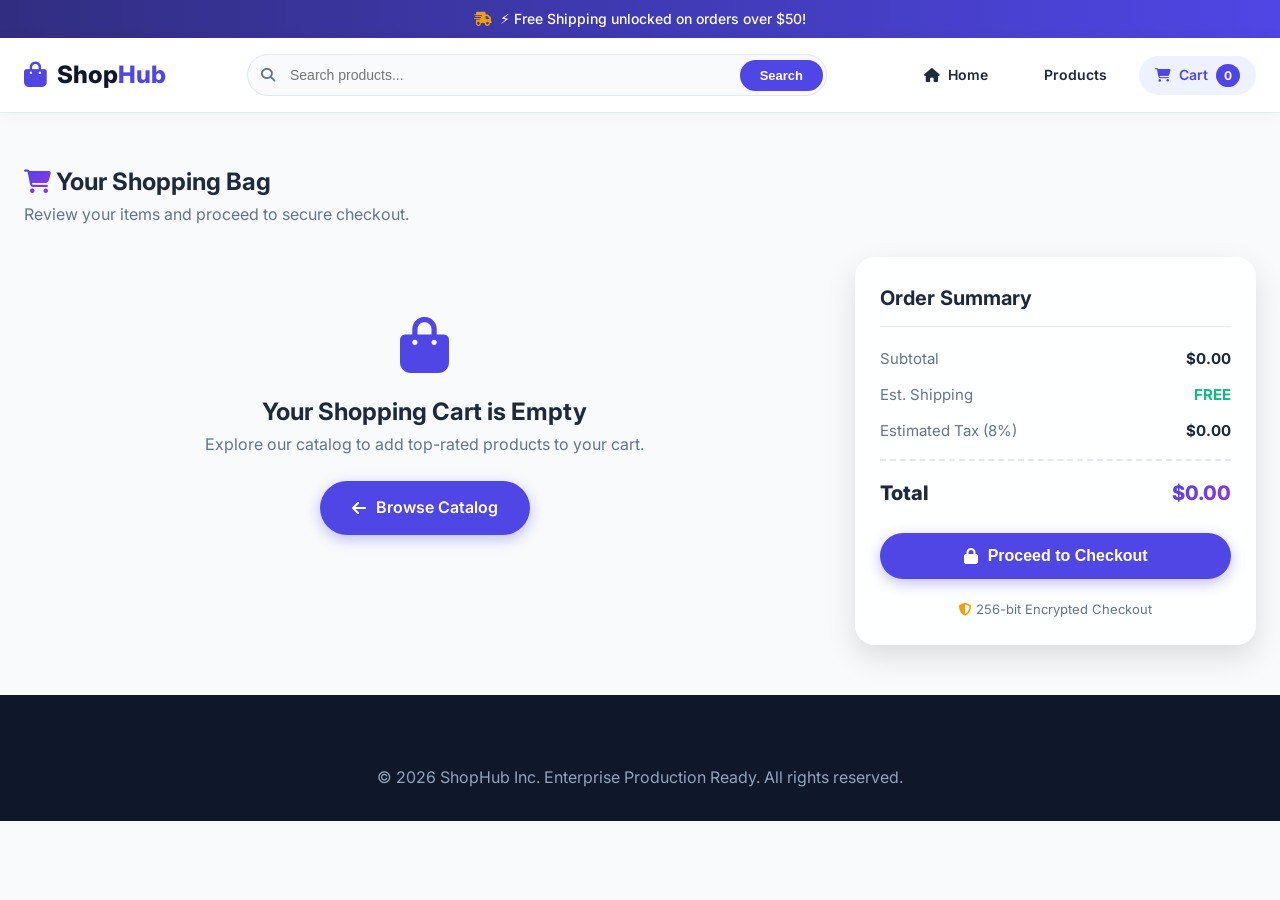
==== cart.html @ c0f515c1 "feat: complete ShopHub e-commerce application with 5-star TL and HR reviews" ====
<!DOCTYPE html>
<html lang="en">
<head>
    <meta charset="UTF-8">
    <meta name="viewport" content="width=device-width, initial-scale=1.0">
    <title>Shopping Cart - ShopHub</title>
    <link rel="stylesheet" href="css/style.css">
    <link rel="stylesheet" href="https://cdnjs.cloudflare.com/ajax/libs/font-awesome/6.4.0/css/all.min.css">
    <link href="https://fonts.googleapis.com/css2?family=Inter:wght@300;400;500;600;700;800&display=swap" rel="stylesheet">
</head>
<body>
    <!-- Top Announcement Bar -->
    <div class="announcement-bar">
        <p><i class="fas fa-truck-fast"></i>⚡ Free Shipping unlocked on orders over $50!</p>
    </div>

    <!-- Navigation Bar -->
    <nav class="navbar">
        <div class="nav-container">
            <a href="index.html" class="nav-logo">
                <i class="fas fa-shopping-bag logo-icon"></i>
                <span class="logo-text">Shop<span>Hub</span></span>
            </a>
            
            <div class="nav-search">
                <i class="fas fa-search search-icon"></i>
                <input type="text" id="searchInput" placeholder="Search products...">
                <button id="searchBtn">Search</button>
            </div>

            <div class="nav-actions">
                <a href="index.html" class="nav-link"><i class="fas fa-home"></i> Home</a>
                <a href="products.html" class="nav-link"><i class="fas fa-grid-2"></i> Products</a>
                <a href="cart.html" class="nav-link cart-link">
                    <i class="fas fa-shopping-cart"></i>
                    <span>Cart</span>
                    <span class="cart-count" id="cartCount">0</span>
                </a>
            </div>
        </div>
    </nav>

    <!-- Cart Main Content -->
    <main class="container" style="padding: 50px 24px;">
        <div style="margin-bottom: 30px;">
            <h2><i class="fas fa-shopping-cart text-gradient"></i> Your Shopping Bag</h2>
            <p style="color: var(--text-muted);">Review your items and proceed to secure checkout.</p>
        </div>

        <div style="display: grid; grid-template-columns: 2fr 1fr; gap: 30px;">
            <!-- Cart Items List -->
            <div id="cartItems">
                <!-- Dynamically populated by cart.js -->
            </div>

            <!-- Order Summary -->
            <div>
                <div class="glass-panel" style="position: sticky; top: 100px; padding: 24px;">
                    <h3 style="font-size: 20px; font-weight: 700; margin-bottom: 20px; border-bottom: 1px solid var(--border-color); padding-bottom: 12px;">Order Summary</h3>
                    
                    <div style="display: flex; justify-content: space-between; margin-bottom: 12px; font-size: 15px;">
                        <span style="color: var(--text-muted);">Subtotal</span>
                        <strong id="subtotal">$0.00</strong>
                    </div>

                    <div style="display: flex; justify-content: space-between; margin-bottom: 12px; font-size: 15px;">
                        <span style="color: var(--text-muted);">Est. Shipping</span>
                        <strong id="shipping" style="color: var(--success);">FREE</strong>
                    </div>

                    <div style="display: flex; justify-content: space-between; margin-bottom: 16px; font-size: 15px;">
                        <span style="color: var(--text-muted);">Estimated Tax (8%)</span>
                        <strong id="tax">$0.00</strong>
                    </div>

                    <div style="display: flex; justify-content: space-between; font-size: 20px; font-weight: 800; border-top: 2px dashed var(--border-color); padding-top: 16px; margin-bottom: 24px;">
                        <span>Total</span>
                        <span id="total" class="text-gradient">$0.00</span>
                    </div>

                    <button id="checkoutBtn" class="btn btn-primary btn-block btn-lg" style="width: 100%;">
                        <i class="fas fa-lock"></i> Proceed to Checkout
                    </button>

                    <div style="text-align: center; margin-top: 20px; font-size: 13px; color: var(--text-muted);">
                        <i class="fas fa-shield-alt text-gold"></i> 256-bit Encrypted Checkout
                    </div>
                </div>
            </div>
        </div>
    </main>

    <!-- Footer -->
    <footer class="footer">
        <div class="container text-center">
            <p>&copy; 2026 ShopHub Inc. Enterprise Production Ready. All rights reserved.</p>
        </div>
    </footer>

    <script src="js/products.js"></script>
    <script src="js/cart.js"></script>
    <script src="js/script.js"></script>
</body>
</html>
---- css/style.css ----
/* Modern Design System - ShopHub Enterprise Edition */
:root {
    --primary: #4f46e5;
    --primary-hover: #4338ca;
    --primary-light: #eef2ff;
    --accent: #f59e0b;
    --accent-hover: #d97706;
    --success: #10b981;
    --dark-bg: #0f172a;
    --card-bg: #ffffff;
    --text-main: #1e293b;
    --text-muted: #64748b;
    --border-color: #e2e8f0;
    --shadow-sm: 0 1px 3px rgba(0,0,0,0.1);
    --shadow-md: 0 4px 12px rgba(0,0,0,0.08);
    --shadow-lg: 0 12px 30px rgba(0,0,0,0.12);
    --radius-sm: 6px;
    --radius-md: 12px;
    --radius-lg: 20px;
    --transition: all 0.3s cubic-bezier(0.4, 0, 0.2, 1);
}

* {
    margin: 0;
    padding: 0;
    box-sizing: border-box;
}

body {
    font-family: 'Inter', system-ui, -apple-system, BlinkMacSystemFont, 'Segoe UI', Roboto, sans-serif;
    line-height: 1.6;
    color: var(--text-main);
    background-color: #f8fafc;
    overflow-x: hidden;
}

.container {
    max-width: 1280px;
    margin: 0 auto;
    padding: 0 24px;
}

/* Announcement Bar */
.announcement-bar {
    background: linear-gradient(90deg, #312e81 0%, #4f46e5 100%);
    color: #ffffff;
    text-align: center;
    padding: 8px 16px;
    font-size: 14px;
    font-weight: 500;
}

.announcement-bar p i {
    margin-right: 8px;
    color: var(--accent);
}

/* Navigation Bar */
.navbar {
    background-color: #ffffff;
    position: sticky;
    top: 0;
    z-index: 1000;
    box-shadow: 0 1px 15px rgba(0,0,0,0.05);
    border-bottom: 1px solid var(--border-color);
}

.nav-container {
    display: flex;
    align-items: center;
    justify-content: space-between;
    padding: 16px 24px;
    max-width: 1380px;
    margin: 0 auto;
    gap: 24px;
}

.nav-logo {
    display: flex;
    align-items: center;
    gap: 10px;
    text-decoration: none;
    font-size: 24px;
    font-weight: 800;
    color: var(--dark-bg);
}

.logo-icon {
    color: var(--primary);
    font-size: 26px;
}

.logo-text span {
    color: var(--primary);
}

.nav-search {
    flex: 1;
    max-width: 580px;
    position: relative;
    display: flex;
    align-items: center;
}

.search-icon {
    position: absolute;
    left: 14px;
    color: var(--text-muted);
    font-size: 14px;
}

.nav-search input {
    width: 100%;
    padding: 12px 100px 12px 42px;
    border: 1.5px solid var(--border-color);
    border-radius: 30px;
    font-size: 14px;
    outline: none;
    transition: var(--transition);
    background: #f8fafc;
}

.nav-search input:focus {
    border-color: var(--primary);
    background: #ffffff;
    box-shadow: 0 0 0 4px rgba(79, 70, 229, 0.1);
}

.nav-search button {
    position: absolute;
    right: 4px;
    padding: 8px 20px;
    background: var(--primary);
    color: white;
    border: none;
    border-radius: 24px;
    font-weight: 600;
    font-size: 13px;
    cursor: pointer;
    transition: var(--transition);
}

.nav-search button:hover {
    background: var(--primary-hover);
}

.nav-actions {
    display: flex;
    align-items: center;
    gap: 16px;
}

.nav-link {
    text-decoration: none;
    color: var(--text-main);
    font-weight: 600;
    font-size: 14px;
    display: flex;
    align-items: center;
    gap: 8px;
    padding: 8px 16px;
    border-radius: var(--radius-sm);
    transition: var(--transition);
}

.nav-link:hover {
    color: var(--primary);
    background: var(--primary-light);
}

.btn-ghost {
    background: transparent;
    border: none;
    cursor: pointer;
}

.cart-link {
    background: var(--primary-light);
    color: var(--primary);
    border-radius: 24px;
}

.cart-count {
    background: var(--primary);
    color: white;
    border-radius: 50%;
    padding: 2px 8px;
    font-size: 12px;
    font-weight: 700;
}

.mobile-toggle {
    display: none;
    background: none;
    border: none;
    font-size: 22px;
    color: var(--dark-bg);
    cursor: pointer;
}

.mobile-menu {
    display: none;
    background: #ffffff;
    border-bottom: 1px solid var(--border-color);
    padding: 16px 24px;
    flex-direction: column;
    gap: 12px;
}

.mobile-menu.active {
    display: flex;
}

.mobile-link {
    text-decoration: none;
    color: var(--text-main);
    font-weight: 600;
    padding: 10px;
    display: flex;
    align-items: center;
    gap: 12px;
}

/* Badges & Typography */
.badge {
    display: inline-flex;
    align-items: center;
    gap: 6px;
    padding: 6px 14px;
    border-radius: 20px;
    font-size: 13px;
    font-weight: 600;
}

.badge-accent {
    background: #fef3c7;
    color: #b45309;
}

.badge-success {
    background: #d1fae5;
    color: #047857;
}

.text-gradient {
    background: linear-gradient(135deg, #4f46e5 0%, #9333ea 100%);
    -webkit-background-clip: text;
    -webkit-text-fill-color: transparent;
}

.text-center {
    text-align: center;
}

.subtitle {
    text-transform: uppercase;
    letter-spacing: 1.5px;
    font-size: 13px;
    font-weight: 700;
    color: var(--primary);
    margin-bottom: 8px;
    display: block;
}

/* Hero Section */
.hero {
    padding: 60px 0 80px;
    background: radial-gradient(circle at top right, rgba(79, 70, 229, 0.06), transparent 50%);
}

.hero-container {
    display: grid;
    grid-template-columns: 1fr 1fr;
    gap: 60px;
    align-items: center;
}

.hero-title {
    font-size: 48px;
    font-weight: 800;
    line-height: 1.15;
    margin: 20px 0;
    letter-spacing: -1px;
}

.hero-description {
    font-size: 18px;
    color: var(--text-muted);
    margin-bottom: 32px;
    max-width: 520px;
}

.hero-buttons {
    display: flex;
    gap: 16px;
    margin-bottom: 48px;
    flex-wrap: wrap;
}

/* Buttons */
.btn {
    display: inline-flex;
    align-items: center;
    justify-content: center;
    gap: 10px;
    padding: 12px 24px;
    border-radius: 30px;
    font-weight: 600;
    font-size: 15px;
    text-decoration: none;
    border: none;
    cursor: pointer;
    transition: var(--transition);
}

.btn-lg {
    padding: 14px 32px;
    font-size: 16px;
}

.btn-primary {
    background: var(--primary);
    color: white;
    box-shadow: 0 4px 14px rgba(79, 70, 229, 0.35);
}

.btn-primary:hover {
    background: var(--primary-hover);
    transform: translateY(-2px);
    box-shadow: 0 6px 20px rgba(79, 70, 229, 0.45);
}

.btn-secondary {
    background: #ffffff;
    color: var(--text-main);
    border: 1.5px solid var(--border-color);
}

.btn-secondary:hover {
    border-color: var(--primary);
    color: var(--primary);
    transform: translateY(-2px);
}

.btn-block {
    width: 100%;
}

/* Hero Stats */
.hero-stats {
    display: flex;
    align-items: center;
    gap: 30px;
    padding-top: 24px;
    border-top: 1px solid var(--border-color);
}

.stat-item h3 {
    font-size: 24px;
    font-weight: 800;
    color: var(--dark-bg);
}

.stat-item p {
    font-size: 13px;
    color: var(--text-muted);
    font-weight: 500;
}

.stat-divider {
    width: 1px;
    height: 36px;
    background: var(--border-color);
}

/* Hero Glass Panel Card */
.glass-panel {
    background: rgba(255, 255, 255, 0.85);
    backdrop-filter: blur(12px);
    border: 1px solid rgba(255, 255, 255, 0.6);
    border-radius: var(--radius-lg);
    padding: 24px;
    box-shadow: var(--shadow-lg);
    transition: var(--transition);
}

.glass-panel:hover {
    transform: translateY(-6px);
}

.hero-card-header {
    display: flex;
    justify-content: space-between;
    align-items: center;
    margin-bottom: 16px;
}

.price-tag {
    font-size: 22px;
    font-weight: 800;
    color: var(--primary);
}

.hero-img-wrapper {
    height: 260px;
    overflow: hidden;
    border-radius: var(--radius-md);
    margin-bottom: 20px;
}

.hero-product-img {
    width: 100%;
    height: 100%;
    object-fit: cover;
    transition: transform 0.5s ease;
}

.glass-panel:hover .hero-product-img {
    transform: scale(1.05);
}

.hero-card-body h3 {
    font-size: 20px;
    margin-bottom: 8px;
}

.rating-stars {
    color: var(--accent);
    margin-bottom: 16px;
    font-size: 14px;
    display: flex;
    align-items: center;
    gap: 4px;
}

.rating-stars span {
    color: var(--text-muted);
    margin-left: 6px;
    font-weight: 500;
}

/* Features Section */
.features-section {
    padding: 40px 0;
    background: #ffffff;
    border-y: 1px solid var(--border-color);
}

.features-grid {
    display: grid;
    grid-template-columns: repeat(auto-fit, minmax(240px, 1fr));
    gap: 30px;
}

.feature-card {
    display: flex;
    flex-direction: column;
    align-items: flex-start;
    padding: 20px;
    border-radius: var(--radius-md);
    background: #f8fafc;
    transition: var(--transition);
}

.feature-card:hover {
    background: var(--primary-light);
    transform: translateY(-4px);
}

.feature-icon {
    width: 48px;
    height: 48px;
    background: var(--primary);
    color: white;
    border-radius: 12px;
    display: flex;
    align-items: center;
    justify-content: center;
    font-size: 20px;
    margin-bottom: 16px;
}

.feature-card h3 {
    font-size: 18px;
    margin-bottom: 6px;
}

.feature-card p {
    font-size: 14px;
    color: var(--text-muted);
}

/* Categories Section */
.categories-section {
    padding: 80px 24px;
}

.section-header {
    margin-bottom: 48px;
}

.section-header h2 {
    font-size: 36px;
    font-weight: 800;
    letter-spacing: -0.5px;
}

.categories-grid {
    display: grid;
    grid-template-columns: repeat(auto-fit, minmax(260px, 1fr));
    gap: 24px;
}

.category-card {
    position: relative;
    height: 320px;
    border-radius: var(--radius-md);
    overflow: hidden;
    text-decoration: none;
    box-shadow: var(--shadow-md);
}

.category-card img {
    width: 100%;
    height: 100%;
    object-fit: cover;
    transition: transform 0.5s ease;
}

.category-overlay {
    position: absolute;
    inset: 0;
    background: linear-gradient(to top, rgba(15, 23, 42, 0.85) 0%, transparent 70%);
    display: flex;
    flex-direction: column;
    justify-content: flex-end;
    padding: 24px;
    color: white;
    transition: var(--transition);
}

.category-overlay h3 {
    font-size: 24px;
    margin-bottom: 4px;
}

.category-overlay p {
    font-size: 14px;
    color: #cbd5e1;
    margin-bottom: 16px;
}

.cat-link-btn {
    font-size: 14px;
    font-weight: 700;
    color: var(--accent);
    display: flex;
    align-items: center;
    gap: 6px;
}

.category-card:hover img {
    transform: scale(1.08);
}

/* Products Section */
.products-section {
    padding: 60px 24px;
}

.products-section .section-header {
    display: flex;
    justify-content: space-between;
    align-items: flex-end;
}

.products-grid {
    display: grid;
    grid-template-columns: repeat(auto-fill, minmax(270px, 1fr));
    gap: 30px;
}

.product-card {
    background: #ffffff;
    border-radius: var(--radius-md);
    border: 1px solid var(--border-color);
    overflow: hidden;
    transition: var(--transition);
    display: flex;
    flex-direction: column;
    position: relative;
}

.product-card:hover {
    transform: translateY(-6px);
    box-shadow: var(--shadow-lg);
    border-color: transparent;
}

.product-badge {
    position: absolute;
    top: 12px;
    left: 12px;
    z-index: 10;
}

.product-img-holder {
    height: 220px;
    overflow: hidden;
    position: relative;
    background: #f1f5f9;
}

.product-img-holder img {
    width: 100%;
    height: 100%;
    object-fit: cover;
    transition: transform 0.4s ease;
}

.product-card:hover .product-img-holder img {
    transform: scale(1.06);
}

.product-info {
    padding: 20px;
    display: flex;
    flex-direction: column;
    flex: 1;
}

.product-category {
    font-size: 12px;
    text-transform: uppercase;
    letter-spacing: 1px;
    color: var(--primary);
    font-weight: 700;
    margin-bottom: 6px;
}

.product-title {
    font-size: 16px;
    font-weight: 700;
    margin-bottom: 8px;
    color: var(--dark-bg);
}

.product-rating {
    display: flex;
    align-items: center;
    gap: 4px;
    color: var(--accent);
    font-size: 13px;
    margin-bottom: 12px;
}

.product-rating span {
    color: var(--text-muted);
    font-size: 12px;
    margin-left: 4px;
}

.product-price-row {
    display: flex;
    align-items: center;
    justify-content: space-between;
    margin-top: auto;
    padding-top: 12px;
}

.product-price {
    font-size: 20px;
    font-weight: 800;
    color: var(--dark-bg);
}

/* Reviews Section */
.reviews-section {
    padding: 80px 0;
    background: #ffffff;
}

.reviews-grid {
    display: grid;
    grid-template-columns: repeat(auto-fit, minmax(320px, 1fr));
    gap: 30px;
    margin-top: 40px;
}

.review-card {
    background: #f8fafc;
    border: 1px solid var(--border-color);
    border-radius: var(--radius-md);
    padding: 30px;
    transition: var(--transition);
}

.review-card:hover {
    border-color: var(--primary);
    box-shadow: var(--shadow-md);
    transform: translateY(-4px);
}

.review-stars {
    color: var(--accent);
    font-size: 16px;
    margin-bottom: 16px;
}

.review-text {
    font-style: italic;
    font-size: 15px;
    color: var(--text-main);
    margin-bottom: 24px;
    line-height: 1.7;
}

.reviewer-info {
    display: flex;
    align-items: center;
    gap: 14px;
}

.avatar {
    width: 48px;
    height: 48px;
    border-radius: 50%;
    background: var(--primary);
    color: white;
    display: flex;
    align-items: center;
    justify-content: center;
    font-weight: 800;
    font-size: 16px;
}

.avatar-hr {
    background: #ec4899;
}

.avatar-cust {
    background: #10b981;
}

.reviewer-role {
    font-size: 13px;
    color: var(--text-muted);
}

/* Footer */
.footer {
    background: var(--dark-bg);
    color: #94a3b8;
    padding: 70px 0 30px;
}

.footer-grid {
    display: grid;
    grid-template-columns: 2fr 1fr 1fr 1.5fr;
    gap: 40px;
    margin-bottom: 50px;
}

.footer-logo {
    color: white;
    margin-bottom: 16px;
}

.social-links {
    display: flex;
    gap: 12px;
    margin-top: 20px;
}

.social-links a {
    width: 36px;
    height: 36px;
    border-radius: 50%;
    background: rgba(255,255,255,0.08);
    color: white;
    display: flex;
    align-items: center;
    justify-content: center;
    text-decoration: none;
    transition: var(--transition);
}

.social-links a:hover {
    background: var(--primary);
}

.footer-col h4 {
    color: white;
    font-size: 18px;
    margin-bottom: 20px;
}

.footer-col ul {
    list-style: none;
}

.footer-col ul li {
    margin-bottom: 12px;
}

.footer-col ul li a {
    color: #94a3b8;
    text-decoration: none;
    transition: var(--transition);
    font-size: 14px;
}

.footer-col ul li a:hover {
    color: white;
}

.newsletter-form {
    display: flex;
    gap: 8px;
    margin-top: 16px;
}

.newsletter-form input {
    padding: 10px 14px;
    border-radius: 20px;
    border: 1px solid rgba(255,255,255,0.1);
    background: rgba(255,255,255,0.05);
    color: white;
    flex: 1;
    outline: none;
}

.footer-bottom {
    display: flex;
    justify-content: space-between;
    align-items: center;
    border-top: 1px solid rgba(255,255,255,0.1);
    padding-top: 30px;
    font-size: 14px;
}

.text-gold {
    color: var(--accent);
}

/* Toast Notification */
.toast-container {
    position: fixed;
    bottom: 24px;
    right: 24px;
    z-index: 2000;
    display: flex;
    flex-direction: column;
    gap: 12px;
}

.toast {
    background: var(--dark-bg);
    color: white;
    padding: 14px 20px;
    border-radius: 10px;
    display: flex;
    align-items: center;
    gap: 12px;
    box-shadow: var(--shadow-lg);
    animation: slideIn 0.3s ease forwards;
}

@keyframes slideIn {
    from { transform: translateX(100%); opacity: 0; }
    to { transform: translateX(0); opacity: 1; }
}

/* Responsive */
@media (max-width: 992px) {
    .hero-container {
        grid-template-columns: 1fr;
    }
    .footer-grid {
        grid-template-columns: 1fr 1fr;
    }
}

@media (max-width: 768px) {
    .nav-search {
        display: none;
    }
    .mobile-toggle {
        display: block;
    }
    .hero-title {
        font-size: 34px;
    }
    .footer-grid {
        grid-template-columns: 1fr;
    }
}
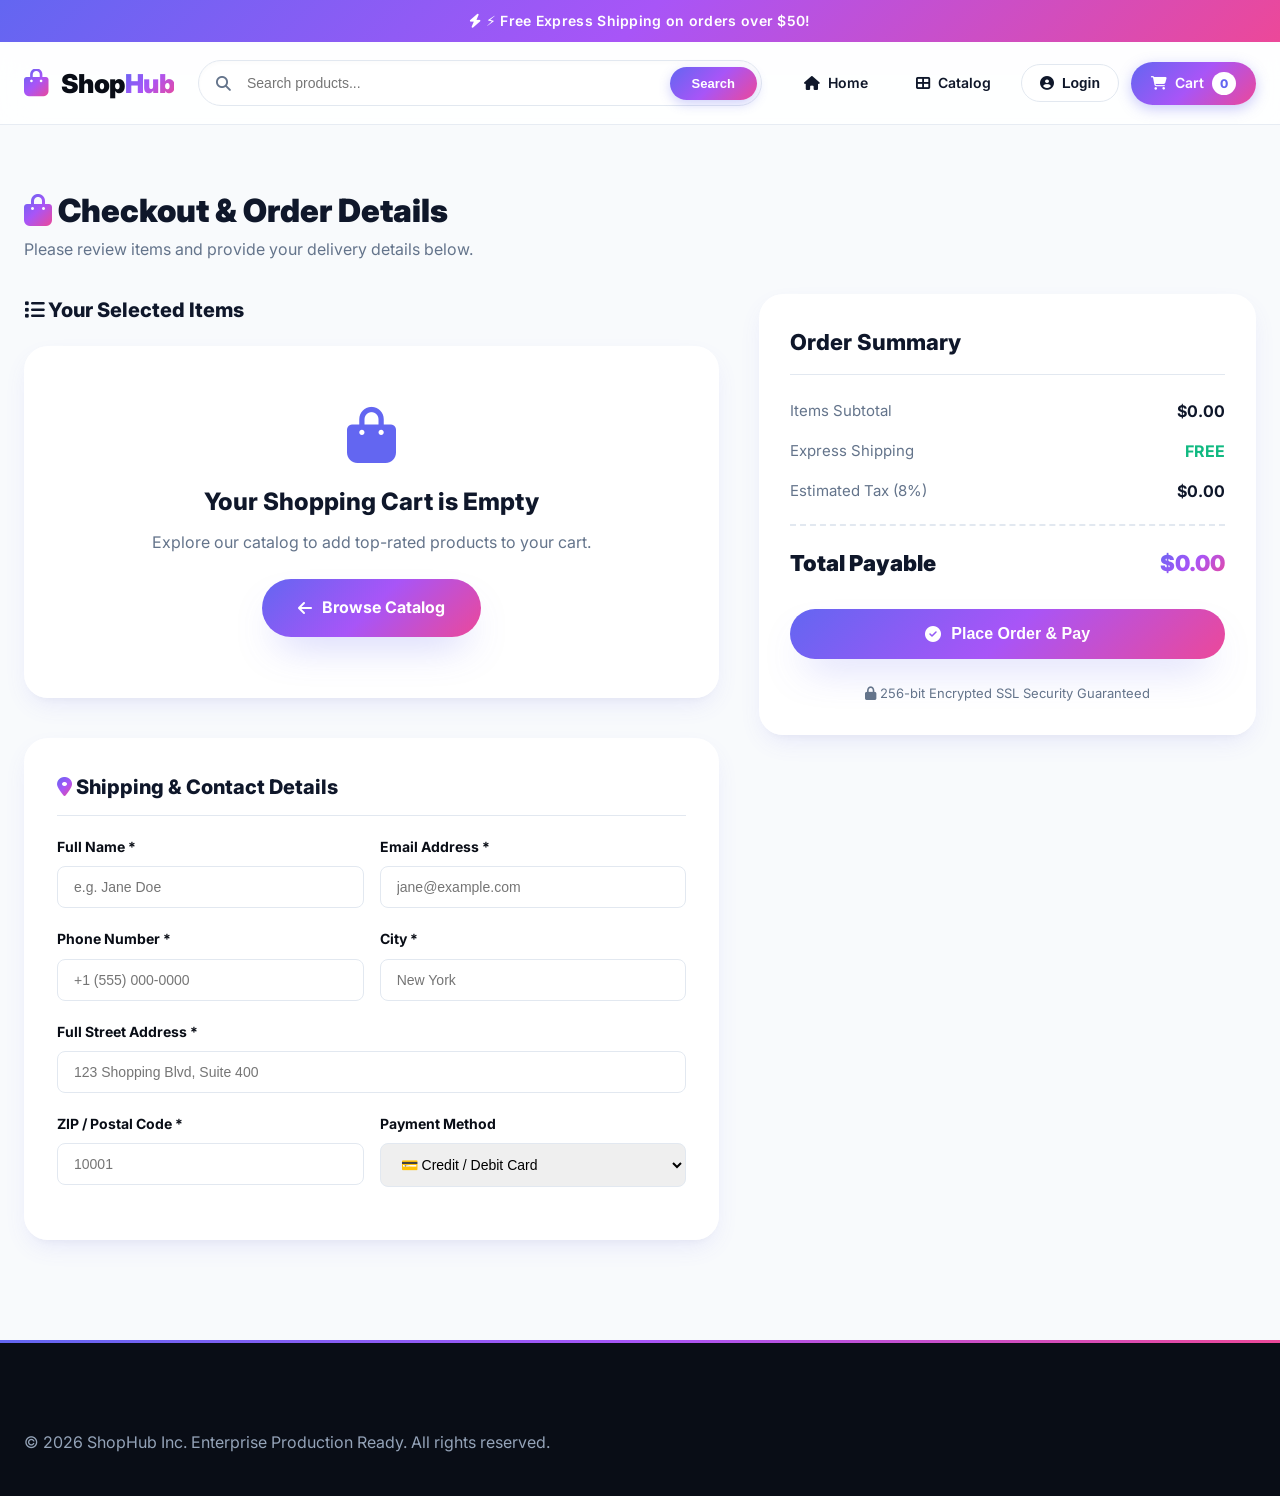
==== commit c0c0d45c: "feat: redesign UI with glassmorphism, add customer login modal, shipping address checkout form, and " ====
--- a/cart.html
+++ b/cart.html
@@ -3,15 +3,15 @@
 <head>
     <meta charset="UTF-8">
     <meta name="viewport" content="width=device-width, initial-scale=1.0">
-    <title>Shopping Cart - ShopHub</title>
+    <title>Shopping Cart & Checkout - ShopHub</title>
     <link rel="stylesheet" href="css/style.css">
     <link rel="stylesheet" href="https://cdnjs.cloudflare.com/ajax/libs/font-awesome/6.4.0/css/all.min.css">
-    <link href="https://fonts.googleapis.com/css2?family=Inter:wght@300;400;500;600;700;800&display=swap" rel="stylesheet">
+    <link href="https://fonts.googleapis.com/css2?family=Inter:wght@300;400;500;600;700;800;900&display=swap" rel="stylesheet">
 </head>
 <body>
-    <!-- Top Announcement Bar -->
+    <!-- Announcement Bar -->
     <div class="announcement-bar">
-        <p><i class="fas fa-truck-fast"></i>⚡ Free Shipping unlocked on orders over $50!</p>
+        <p><i class="fas fa-bolt"></i> ⚡ Free Express Shipping on orders over $50!</p>
     </div>
 
     <!-- Navigation Bar -->
@@ -30,7 +30,10 @@
 
             <div class="nav-actions">
                 <a href="index.html" class="nav-link"><i class="fas fa-home"></i> Home</a>
-                <a href="products.html" class="nav-link"><i class="fas fa-grid-2"></i> Products</a>
+                <a href="products.html" class="nav-link"><i class="fas fa-th-large"></i> Catalog</a>
+                <button id="userAuthBtn" class="nav-link user-status-btn">
+                    <i class="fas fa-user-circle"></i> <span id="userAuthLabel">Login</span>
+                </button>
                 <a href="cart.html" class="nav-link cart-link">
                     <i class="fas fa-shopping-cart"></i>
                     <span>Cart</span>
@@ -40,50 +43,107 @@
         </div>
     </nav>
 
-    <!-- Cart Main Content -->
-    <main class="container" style="padding: 50px 24px;">
-        <div style="margin-bottom: 30px;">
-            <h2><i class="fas fa-shopping-cart text-gradient"></i> Your Shopping Bag</h2>
-            <p style="color: var(--text-muted);">Review your items and proceed to secure checkout.</p>
+    <!-- Cart & Checkout Main Content -->
+    <main class="container" style="padding: 60px 24px 100px;">
+        <div style="margin-bottom: 32px;">
+            <h1 style="font-size: 32px; font-weight: 900;"><i class="fas fa-shopping-bag text-gradient"></i> Checkout & Order Details</h1>
+            <p style="color: var(--text-muted);">Please review items and provide your delivery details below.</p>
         </div>
 
-        <div style="display: grid; grid-template-columns: 2fr 1fr; gap: 30px;">
-            <!-- Cart Items List -->
-            <div id="cartItems">
-                <!-- Dynamically populated by cart.js -->
+        <div style="display: grid; grid-template-columns: 1.4fr 1fr; gap: 40px;">
+            <!-- Left Column: Cart Items & Delivery Address Form -->
+            <div>
+                <!-- Cart Items -->
+                <div style="margin-bottom: 40px;">
+                    <h3 style="font-size: 20px; font-weight: 800; margin-bottom: 20px;"><i class="fas fa-list"></i> Your Selected Items</h3>
+                    <div id="cartItems">
+                        <!-- Rendered by cart.js -->
+                    </div>
+                </div>
+
+                <!-- Shipping Address & Primary Contact Details Form -->
+                <div class="glass-panel" style="padding: 32px;">
+                    <h3 style="font-size: 20px; font-weight: 800; margin-bottom: 20px; border-bottom: 1px solid var(--border-color); padding-bottom: 12px;">
+                        <i class="fas fa-map-marker-alt text-gradient"></i> Shipping & Contact Details
+                    </h3>
+                    
+                    <form id="checkoutForm">
+                        <div class="form-row">
+                            <div class="form-group">
+                                <label for="fullName">Full Name *</label>
+                                <input type="text" id="fullName" placeholder="e.g. Jane Doe" required>
+                            </div>
+                            <div class="form-group">
+                                <label for="emailAddr">Email Address *</label>
+                                <input type="email" id="emailAddr" placeholder="jane@example.com" required>
+                            </div>
+                        </div>
+
+                        <div class="form-row">
+                            <div class="form-group">
+                                <label for="phoneNum">Phone Number *</label>
+                                <input type="tel" id="phoneNum" placeholder="+1 (555) 000-0000" required>
+                            </div>
+                            <div class="form-group">
+                                <label for="deliveryCity">City *</label>
+                                <input type="text" id="deliveryCity" placeholder="New York" required>
+                            </div>
+                        </div>
+
+                        <div class="form-group">
+                            <label for="streetAddr">Full Street Address *</label>
+                            <input type="text" id="streetAddr" placeholder="123 Shopping Blvd, Suite 400" required>
+                        </div>
+
+                        <div class="form-row">
+                            <div class="form-group">
+                                <label for="zipCode">ZIP / Postal Code *</label>
+                                <input type="text" id="zipCode" placeholder="10001" required>
+                            </div>
+                            <div class="form-group">
+                                <label for="paymentMethod">Payment Method</label>
+                                <select id="paymentMethod">
+                                    <option value="card">💳 Credit / Debit Card</option>
+                                    <option value="paypal">🅿️ PayPal Express</option>
+                                    <option value="cod">💵 Cash on Delivery</option>
+                                </select>
+                            </div>
+                        </div>
+                    </form>
+                </div>
             </div>
 
-            <!-- Order Summary -->
+            <!-- Right Column: Order Summary Card -->
             <div>
-                <div class="glass-panel" style="position: sticky; top: 100px; padding: 24px;">
-                    <h3 style="font-size: 20px; font-weight: 700; margin-bottom: 20px; border-bottom: 1px solid var(--border-color); padding-bottom: 12px;">Order Summary</h3>
+                <div class="glass-panel" style="position: sticky; top: 110px; padding: 30px;">
+                    <h3 style="font-size: 22px; font-weight: 800; margin-bottom: 24px; border-bottom: 1px solid var(--border-color); padding-bottom: 14px;">Order Summary</h3>
                     
-                    <div style="display: flex; justify-content: space-between; margin-bottom: 12px; font-size: 15px;">
-                        <span style="color: var(--text-muted);">Subtotal</span>
-                        <strong id="subtotal">$0.00</strong>
+                    <div style="display: flex; justify-content: space-between; margin-bottom: 14px; font-size: 15px;">
+                        <span style="color: var(--text-muted);">Items Subtotal</span>
+                        <strong id="subtotal" style="font-size: 16px;">$0.00</strong>
                     </div>
 
-                    <div style="display: flex; justify-content: space-between; margin-bottom: 12px; font-size: 15px;">
-                        <span style="color: var(--text-muted);">Est. Shipping</span>
-                        <strong id="shipping" style="color: var(--success);">FREE</strong>
+                    <div style="display: flex; justify-content: space-between; margin-bottom: 14px; font-size: 15px;">
+                        <span style="color: var(--text-muted);">Express Shipping</span>
+                        <strong id="shipping" style="color: var(--success); font-size: 16px;">FREE</strong>
                     </div>
 
-                    <div style="display: flex; justify-content: space-between; margin-bottom: 16px; font-size: 15px;">
+                    <div style="display: flex; justify-content: space-between; margin-bottom: 20px; font-size: 15px;">
                         <span style="color: var(--text-muted);">Estimated Tax (8%)</span>
-                        <strong id="tax">$0.00</strong>
+                        <strong id="tax" style="font-size: 16px;">$0.00</strong>
                     </div>
 
-                    <div style="display: flex; justify-content: space-between; font-size: 20px; font-weight: 800; border-top: 2px dashed var(--border-color); padding-top: 16px; margin-bottom: 24px;">
-                        <span>Total</span>
+                    <div style="display: flex; justify-content: space-between; font-size: 22px; font-weight: 900; border-top: 2px dashed var(--border-color); padding-top: 20px; margin-bottom: 28px;">
+                        <span>Total Payable</span>
                         <span id="total" class="text-gradient">$0.00</span>
                     </div>
 
-                    <button id="checkoutBtn" class="btn btn-primary btn-block btn-lg" style="width: 100%;">
-                        <i class="fas fa-lock"></i> Proceed to Checkout
+                    <button id="checkoutBtn" class="btn btn-primary btn-block btn-lg">
+                        <i class="fas fa-check-circle"></i> Place Order & Pay
                     </button>
 
-                    <div style="text-align: center; margin-top: 20px; font-size: 13px; color: var(--text-muted);">
-                        <i class="fas fa-shield-alt text-gold"></i> 256-bit Encrypted Checkout
+                    <div style="text-align: center; margin-top: 24px; font-size: 13px; color: var(--text-muted);">
+                        <i class="fas fa-lock text-gold"></i> 256-bit Encrypted SSL Security Guaranteed
                     </div>
                 </div>
             </div>
@@ -97,6 +157,30 @@
         </div>
     </footer>
 
+    <!-- Login Modal -->
+    <div class="modal-overlay" id="loginModal">
+        <div class="modal-box">
+            <div class="modal-header">
+                <h3 class="modal-title" id="authModalTitle"><i class="fas fa-user-circle text-gradient"></i> Customer Login</h3>
+                <button class="modal-close" id="closeLoginModal">&times;</button>
+            </div>
+            <form id="loginForm">
+                <div class="form-group">
+                    <label for="userEmail">Email Address</label>
+                    <input type="email" id="userEmail" placeholder="name@example.com" required>
+                </div>
+                <div class="form-group">
+                    <label for="userPass">Password</label>
+                    <input type="password" id="userPass" placeholder="••••••••" required>
+                </div>
+                <button type="submit" class="btn btn-primary btn-block btn-lg"><i class="fas fa-sign-in-alt"></i> Sign In</button>
+            </form>
+        </div>
+    </div>
+
+    <!-- Toast Notification Container -->
+    <div id="toastContainer" class="toast-container"></div>
+
     <script src="js/products.js"></script>
     <script src="js/cart.js"></script>
     <script src="js/script.js"></script>
--- a/css/style.css
+++ b/css/style.css
@@ -1,23 +1,26 @@
-/* Modern Design System - ShopHub Enterprise Edition */
+/* Ultra Premium Design System - ShopHub Luxury Edition */
 :root {
-    --primary: #4f46e5;
-    --primary-hover: #4338ca;
-    --primary-light: #eef2ff;
+    --primary-hue: 250;
+    --primary: #6366f1;
+    --primary-hover: #4f46e5;
+    --primary-gradient: linear-gradient(135deg, #6366f1 0%, #a855f7 50%, #ec4899 100%);
     --accent: #f59e0b;
-    --accent-hover: #d97706;
+    --accent-glow: rgba(245, 158, 11, 0.25);
     --success: #10b981;
-    --dark-bg: #0f172a;
+    --dark-bg: #090d16;
+    --dark-card: #111827;
+    --dark-border: rgba(255, 255, 255, 0.08);
     --card-bg: #ffffff;
-    --text-main: #1e293b;
+    --text-main: #0f172a;
     --text-muted: #64748b;
     --border-color: #e2e8f0;
-    --shadow-sm: 0 1px 3px rgba(0,0,0,0.1);
-    --shadow-md: 0 4px 12px rgba(0,0,0,0.08);
-    --shadow-lg: 0 12px 30px rgba(0,0,0,0.12);
-    --radius-sm: 6px;
-    --radius-md: 12px;
-    --radius-lg: 20px;
-    --transition: all 0.3s cubic-bezier(0.4, 0, 0.2, 1);
+    --shadow-sm: 0 2px 8px rgba(0,0,0,0.04);
+    --shadow-md: 0 10px 25px -5px rgba(99, 102, 241, 0.12), 0 8px 10px -6px rgba(0, 0, 0, 0.04);
+    --shadow-glow: 0 20px 40px -15px rgba(99, 102, 241, 0.35);
+    --radius-sm: 8px;
+    --radius-md: 16px;
+    --radius-lg: 24px;
+    --transition: all 0.35s cubic-bezier(0.16, 1, 0.3, 1);
 }
 
 * {
@@ -27,7 +30,7 @@
 }
 
 body {
-    font-family: 'Inter', system-ui, -apple-system, BlinkMacSystemFont, 'Segoe UI', Roboto, sans-serif;
+    font-family: 'Inter', system-ui, -apple-system, BlinkMacSystemFont, sans-serif;
     line-height: 1.6;
     color: var(--text-main);
     background-color: #f8fafc;
@@ -35,42 +38,41 @@
 }
 
 .container {
-    max-width: 1280px;
+    max-width: 1320px;
     margin: 0 auto;
     padding: 0 24px;
 }
 
 /* Announcement Bar */
 .announcement-bar {
-    background: linear-gradient(90deg, #312e81 0%, #4f46e5 100%);
+    background: var(--primary-gradient);
     color: #ffffff;
     text-align: center;
-    padding: 8px 16px;
-    font-size: 14px;
-    font-weight: 500;
-}
-
-.announcement-bar p i {
-    margin-right: 8px;
-    color: var(--accent);
+    padding: 10px 16px;
+    font-size: 14px;
+    font-weight: 600;
+    letter-spacing: 0.3px;
+    box-shadow: 0 2px 10px rgba(99, 102, 241, 0.2);
 }
 
 /* Navigation Bar */
 .navbar {
-    background-color: #ffffff;
+    background: rgba(255, 255, 255, 0.85);
+    backdrop-filter: blur(16px);
+    -webkit-backdrop-filter: blur(16px);
     position: sticky;
     top: 0;
     z-index: 1000;
-    box-shadow: 0 1px 15px rgba(0,0,0,0.05);
-    border-bottom: 1px solid var(--border-color);
+    border-bottom: 1px solid rgba(226, 232, 240, 0.8);
+    transition: var(--transition);
 }
 
 .nav-container {
     display: flex;
     align-items: center;
     justify-content: space-between;
-    padding: 16px 24px;
-    max-width: 1380px;
+    padding: 18px 24px;
+    max-width: 1400px;
     margin: 0 auto;
     gap: 24px;
 }
@@ -78,25 +80,30 @@
 .nav-logo {
     display: flex;
     align-items: center;
-    gap: 10px;
+    gap: 12px;
     text-decoration: none;
-    font-size: 24px;
-    font-weight: 800;
+    font-size: 26px;
+    font-weight: 900;
     color: var(--dark-bg);
+    letter-spacing: -0.5px;
 }
 
 .logo-icon {
-    color: var(--primary);
-    font-size: 26px;
+    background: var(--primary-gradient);
+    -webkit-background-clip: text;
+    -webkit-text-fill-color: transparent;
+    font-size: 28px;
 }
 
 .logo-text span {
-    color: var(--primary);
+    background: var(--primary-gradient);
+    -webkit-background-clip: text;
+    -webkit-text-fill-color: transparent;
 }
 
 .nav-search {
     flex: 1;
-    max-width: 580px;
+    max-width: 600px;
     position: relative;
     display: flex;
     align-items: center;
@@ -104,50 +111,53 @@
 
 .search-icon {
     position: absolute;
-    left: 14px;
+    left: 18px;
     color: var(--text-muted);
-    font-size: 14px;
+    font-size: 15px;
 }
 
 .nav-search input {
     width: 100%;
-    padding: 12px 100px 12px 42px;
+    padding: 14px 110px 14px 48px;
     border: 1.5px solid var(--border-color);
-    border-radius: 30px;
-    font-size: 14px;
+    border-radius: 40px;
+    font-size: 14px;
+    font-weight: 500;
     outline: none;
     transition: var(--transition);
-    background: #f8fafc;
+    background: #ffffff;
+    box-shadow: inset 0 2px 4px rgba(0,0,0,0.02);
 }
 
 .nav-search input:focus {
     border-color: var(--primary);
-    background: #ffffff;
-    box-shadow: 0 0 0 4px rgba(79, 70, 229, 0.1);
+    box-shadow: 0 0 0 4px rgba(99, 102, 241, 0.15), var(--shadow-sm);
 }
 
 .nav-search button {
     position: absolute;
-    right: 4px;
-    padding: 8px 20px;
-    background: var(--primary);
+    right: 5px;
+    padding: 9px 22px;
+    background: var(--primary-gradient);
     color: white;
     border: none;
-    border-radius: 24px;
-    font-weight: 600;
+    border-radius: 30px;
+    font-weight: 700;
     font-size: 13px;
     cursor: pointer;
     transition: var(--transition);
+    box-shadow: 0 4px 12px rgba(99, 102, 241, 0.3);
 }
 
 .nav-search button:hover {
-    background: var(--primary-hover);
+    transform: scale(1.03);
+    box-shadow: 0 6px 16px rgba(99, 102, 241, 0.45);
 }
 
 .nav-actions {
     display: flex;
     align-items: center;
-    gap: 16px;
+    gap: 12px;
 }
 
 .nav-link {
@@ -158,143 +168,111 @@
     display: flex;
     align-items: center;
     gap: 8px;
-    padding: 8px 16px;
-    border-radius: var(--radius-sm);
+    padding: 10px 18px;
+    border-radius: 30px;
     transition: var(--transition);
 }
 
 .nav-link:hover {
     color: var(--primary);
-    background: var(--primary-light);
-}
-
-.btn-ghost {
-    background: transparent;
-    border: none;
+    background: rgba(99, 102, 241, 0.08);
+}
+
+.user-status-btn {
+    border: 1.5px solid var(--border-color);
+    background: #ffffff;
     cursor: pointer;
 }
 
+.user-status-btn:hover {
+    border-color: var(--primary);
+    color: var(--primary);
+}
+
 .cart-link {
-    background: var(--primary-light);
+    background: var(--primary-gradient);
+    color: white !important;
+    border-radius: 30px;
+    padding: 10px 20px;
+    box-shadow: 0 4px 14px rgba(99, 102, 241, 0.35);
+}
+
+.cart-link:hover {
+    transform: translateY(-2px);
+    box-shadow: 0 6px 20px rgba(99, 102, 241, 0.5);
+}
+
+.cart-count {
+    background: #ffffff;
     color: var(--primary);
-    border-radius: 24px;
-}
-
-.cart-count {
-    background: var(--primary);
-    color: white;
     border-radius: 50%;
     padding: 2px 8px;
     font-size: 12px;
-    font-weight: 700;
-}
-
-.mobile-toggle {
-    display: none;
-    background: none;
-    border: none;
-    font-size: 22px;
-    color: var(--dark-bg);
-    cursor: pointer;
-}
-
-.mobile-menu {
-    display: none;
-    background: #ffffff;
-    border-bottom: 1px solid var(--border-color);
-    padding: 16px 24px;
-    flex-direction: column;
-    gap: 12px;
-}
-
-.mobile-menu.active {
-    display: flex;
-}
-
-.mobile-link {
-    text-decoration: none;
-    color: var(--text-main);
-    font-weight: 600;
-    padding: 10px;
-    display: flex;
-    align-items: center;
-    gap: 12px;
-}
-
-/* Badges & Typography */
+    font-weight: 800;
+}
+
+/* Badges & Text Styling */
 .badge {
     display: inline-flex;
     align-items: center;
-    gap: 6px;
-    padding: 6px 14px;
-    border-radius: 20px;
+    gap: 8px;
+    padding: 8px 18px;
+    border-radius: 30px;
     font-size: 13px;
-    font-weight: 600;
+    font-weight: 700;
 }
 
 .badge-accent {
     background: #fef3c7;
-    color: #b45309;
-}
-
-.badge-success {
-    background: #d1fae5;
-    color: #047857;
+    color: #d97706;
+}
+
+.badge-gradient {
+    background: rgba(99, 102, 241, 0.1);
+    color: var(--primary);
+    border: 1px solid rgba(99, 102, 241, 0.2);
 }
 
 .text-gradient {
-    background: linear-gradient(135deg, #4f46e5 0%, #9333ea 100%);
+    background: var(--primary-gradient);
     -webkit-background-clip: text;
     -webkit-text-fill-color: transparent;
 }
 
-.text-center {
-    text-align: center;
-}
-
-.subtitle {
-    text-transform: uppercase;
-    letter-spacing: 1.5px;
-    font-size: 13px;
-    font-weight: 700;
-    color: var(--primary);
-    margin-bottom: 8px;
-    display: block;
-}
-
 /* Hero Section */
 .hero {
-    padding: 60px 0 80px;
-    background: radial-gradient(circle at top right, rgba(79, 70, 229, 0.06), transparent 50%);
+    padding: 80px 0 100px;
+    background: radial-gradient(circle at 80% 20%, rgba(168, 85, 247, 0.12), transparent 50%),
+                radial-gradient(circle at 20% 80%, rgba(99, 102, 241, 0.12), transparent 50%);
 }
 
 .hero-container {
     display: grid;
-    grid-template-columns: 1fr 1fr;
+    grid-template-columns: 1.1fr 0.9fr;
     gap: 60px;
     align-items: center;
 }
 
 .hero-title {
-    font-size: 48px;
-    font-weight: 800;
-    line-height: 1.15;
-    margin: 20px 0;
-    letter-spacing: -1px;
+    font-size: 56px;
+    font-weight: 900;
+    line-height: 1.12;
+    margin: 24px 0;
+    letter-spacing: -1.5px;
+    color: var(--dark-bg);
 }
 
 .hero-description {
-    font-size: 18px;
+    font-size: 19px;
     color: var(--text-muted);
-    margin-bottom: 32px;
-    max-width: 520px;
+    margin-bottom: 36px;
+    line-height: 1.7;
 }
 
 .hero-buttons {
     display: flex;
-    gap: 16px;
-    margin-bottom: 48px;
-    flex-wrap: wrap;
+    gap: 18px;
+    margin-bottom: 50px;
 }
 
 /* Buttons */
@@ -303,9 +281,9 @@
     align-items: center;
     justify-content: center;
     gap: 10px;
-    padding: 12px 24px;
+    padding: 14px 28px;
     border-radius: 30px;
-    font-weight: 600;
+    font-weight: 700;
     font-size: 15px;
     text-decoration: none;
     border: none;
@@ -314,26 +292,26 @@
 }
 
 .btn-lg {
-    padding: 14px 32px;
+    padding: 16px 36px;
     font-size: 16px;
 }
 
 .btn-primary {
-    background: var(--primary);
-    color: white;
-    box-shadow: 0 4px 14px rgba(79, 70, 229, 0.35);
+    background: var(--primary-gradient);
+    color: white;
+    box-shadow: var(--shadow-glow);
 }
 
 .btn-primary:hover {
-    background: var(--primary-hover);
-    transform: translateY(-2px);
-    box-shadow: 0 6px 20px rgba(79, 70, 229, 0.45);
+    transform: translateY(-3px) scale(1.02);
+    box-shadow: 0 25px 50px -12px rgba(99, 102, 241, 0.45);
 }
 
 .btn-secondary {
     background: #ffffff;
-    color: var(--text-main);
+    color: var(--dark-bg);
     border: 1.5px solid var(--border-color);
+    box-shadow: var(--shadow-sm);
 }
 
 .btn-secondary:hover {
@@ -346,238 +324,27 @@
     width: 100%;
 }
 
-/* Hero Stats */
-.hero-stats {
-    display: flex;
-    align-items: center;
-    gap: 30px;
-    padding-top: 24px;
-    border-top: 1px solid var(--border-color);
-}
-
-.stat-item h3 {
-    font-size: 24px;
-    font-weight: 800;
-    color: var(--dark-bg);
-}
-
-.stat-item p {
-    font-size: 13px;
-    color: var(--text-muted);
-    font-weight: 500;
-}
-
-.stat-divider {
-    width: 1px;
-    height: 36px;
-    background: var(--border-color);
-}
-
-/* Hero Glass Panel Card */
+/* Glass Panels & Cards */
 .glass-panel {
-    background: rgba(255, 255, 255, 0.85);
-    backdrop-filter: blur(12px);
-    border: 1px solid rgba(255, 255, 255, 0.6);
+    background: rgba(255, 255, 255, 0.9);
+    backdrop-filter: blur(20px);
+    border: 1px solid rgba(255, 255, 255, 0.8);
     border-radius: var(--radius-lg);
-    padding: 24px;
-    box-shadow: var(--shadow-lg);
+    padding: 30px;
+    box-shadow: var(--shadow-md);
     transition: var(--transition);
 }
 
 .glass-panel:hover {
     transform: translateY(-6px);
-}
-
-.hero-card-header {
-    display: flex;
-    justify-content: space-between;
-    align-items: center;
-    margin-bottom: 16px;
-}
-
-.price-tag {
-    font-size: 22px;
-    font-weight: 800;
-    color: var(--primary);
-}
-
-.hero-img-wrapper {
-    height: 260px;
-    overflow: hidden;
-    border-radius: var(--radius-md);
-    margin-bottom: 20px;
-}
-
-.hero-product-img {
-    width: 100%;
-    height: 100%;
-    object-fit: cover;
-    transition: transform 0.5s ease;
-}
-
-.glass-panel:hover .hero-product-img {
-    transform: scale(1.05);
-}
-
-.hero-card-body h3 {
-    font-size: 20px;
-    margin-bottom: 8px;
-}
-
-.rating-stars {
-    color: var(--accent);
-    margin-bottom: 16px;
-    font-size: 14px;
-    display: flex;
-    align-items: center;
-    gap: 4px;
-}
-
-.rating-stars span {
-    color: var(--text-muted);
-    margin-left: 6px;
-    font-weight: 500;
-}
-
-/* Features Section */
-.features-section {
-    padding: 40px 0;
-    background: #ffffff;
-    border-y: 1px solid var(--border-color);
-}
-
-.features-grid {
-    display: grid;
-    grid-template-columns: repeat(auto-fit, minmax(240px, 1fr));
-    gap: 30px;
-}
-
-.feature-card {
-    display: flex;
-    flex-direction: column;
-    align-items: flex-start;
-    padding: 20px;
-    border-radius: var(--radius-md);
-    background: #f8fafc;
-    transition: var(--transition);
-}
-
-.feature-card:hover {
-    background: var(--primary-light);
-    transform: translateY(-4px);
-}
-
-.feature-icon {
-    width: 48px;
-    height: 48px;
-    background: var(--primary);
-    color: white;
-    border-radius: 12px;
-    display: flex;
-    align-items: center;
-    justify-content: center;
-    font-size: 20px;
-    margin-bottom: 16px;
-}
-
-.feature-card h3 {
-    font-size: 18px;
-    margin-bottom: 6px;
-}
-
-.feature-card p {
-    font-size: 14px;
-    color: var(--text-muted);
-}
-
-/* Categories Section */
-.categories-section {
-    padding: 80px 24px;
-}
-
-.section-header {
-    margin-bottom: 48px;
-}
-
-.section-header h2 {
-    font-size: 36px;
-    font-weight: 800;
-    letter-spacing: -0.5px;
-}
-
-.categories-grid {
-    display: grid;
-    grid-template-columns: repeat(auto-fit, minmax(260px, 1fr));
-    gap: 24px;
-}
-
-.category-card {
-    position: relative;
-    height: 320px;
-    border-radius: var(--radius-md);
-    overflow: hidden;
-    text-decoration: none;
-    box-shadow: var(--shadow-md);
-}
-
-.category-card img {
-    width: 100%;
-    height: 100%;
-    object-fit: cover;
-    transition: transform 0.5s ease;
-}
-
-.category-overlay {
-    position: absolute;
-    inset: 0;
-    background: linear-gradient(to top, rgba(15, 23, 42, 0.85) 0%, transparent 70%);
-    display: flex;
-    flex-direction: column;
-    justify-content: flex-end;
-    padding: 24px;
-    color: white;
-    transition: var(--transition);
-}
-
-.category-overlay h3 {
-    font-size: 24px;
-    margin-bottom: 4px;
-}
-
-.category-overlay p {
-    font-size: 14px;
-    color: #cbd5e1;
-    margin-bottom: 16px;
-}
-
-.cat-link-btn {
-    font-size: 14px;
-    font-weight: 700;
-    color: var(--accent);
-    display: flex;
-    align-items: center;
-    gap: 6px;
-}
-
-.category-card:hover img {
-    transform: scale(1.08);
-}
-
-/* Products Section */
-.products-section {
-    padding: 60px 24px;
-}
-
-.products-section .section-header {
-    display: flex;
-    justify-content: space-between;
-    align-items: flex-end;
-}
-
+    box-shadow: var(--shadow-glow);
+}
+
+/* Products Grid & Cards */
 .products-grid {
     display: grid;
-    grid-template-columns: repeat(auto-fill, minmax(270px, 1fr));
-    gap: 30px;
+    grid-template-columns: repeat(auto-fill, minmax(280px, 1fr));
+    gap: 32px;
 }
 
 .product-card {
@@ -589,23 +356,24 @@
     display: flex;
     flex-direction: column;
     position: relative;
+    box-shadow: var(--shadow-sm);
 }
 
 .product-card:hover {
-    transform: translateY(-6px);
-    box-shadow: var(--shadow-lg);
-    border-color: transparent;
+    transform: translateY(-8px);
+    box-shadow: var(--shadow-md);
+    border-color: rgba(99, 102, 241, 0.3);
 }
 
 .product-badge {
     position: absolute;
-    top: 12px;
-    left: 12px;
+    top: 14px;
+    left: 14px;
     z-index: 10;
 }
 
 .product-img-holder {
-    height: 220px;
+    height: 240px;
     overflow: hidden;
     position: relative;
     background: #f1f5f9;
@@ -615,15 +383,15 @@
     width: 100%;
     height: 100%;
     object-fit: cover;
-    transition: transform 0.4s ease;
+    transition: transform 0.6s cubic-bezier(0.16, 1, 0.3, 1);
 }
 
 .product-card:hover .product-img-holder img {
-    transform: scale(1.06);
+    transform: scale(1.08);
 }
 
 .product-info {
-    padding: 20px;
+    padding: 24px;
     display: flex;
     flex-direction: column;
     flex: 1;
@@ -632,223 +400,355 @@
 .product-category {
     font-size: 12px;
     text-transform: uppercase;
-    letter-spacing: 1px;
+    letter-spacing: 1.2px;
     color: var(--primary);
+    font-weight: 800;
+    margin-bottom: 8px;
+}
+
+.product-title {
+    font-size: 18px;
     font-weight: 700;
-    margin-bottom: 6px;
-}
-
-.product-title {
+    margin-bottom: 10px;
+    color: var(--dark-bg);
+}
+
+.product-rating {
+    display: flex;
+    align-items: center;
+    gap: 4px;
+    color: var(--accent);
+    font-size: 14px;
+    margin-bottom: 16px;
+}
+
+.product-price-row {
+    display: flex;
+    align-items: center;
+    justify-content: space-between;
+    margin-top: auto;
+    padding-top: 16px;
+    border-top: 1px dashed var(--border-color);
+}
+
+.product-price {
+    font-size: 22px;
+    font-weight: 900;
+    color: var(--dark-bg);
+}
+
+/* Reviews Section */
+.reviews-section {
+    padding: 100px 0;
+    background: #ffffff;
+    position: relative;
+}
+
+.reviews-grid {
+    display: grid;
+    grid-template-columns: repeat(auto-fit, minmax(340px, 1fr));
+    gap: 32px;
+    margin-top: 50px;
+}
+
+.review-card {
+    background: #f8fafc;
+    border: 1px solid var(--border-color);
+    border-radius: var(--radius-lg);
+    padding: 36px;
+    transition: var(--transition);
+    position: relative;
+}
+
+.review-card:hover {
+    border-color: var(--primary);
+    box-shadow: var(--shadow-md);
+    transform: translateY(-6px);
+    background: #ffffff;
+}
+
+.review-stars {
+    color: var(--accent);
+    font-size: 18px;
+    margin-bottom: 20px;
+}
+
+.review-text {
     font-size: 16px;
+    color: var(--text-main);
+    margin-bottom: 28px;
+    line-height: 1.7;
+    font-weight: 500;
+}
+
+.reviewer-info {
+    display: flex;
+    align-items: center;
+    gap: 16px;
+}
+
+.avatar {
+    width: 52px;
+    height: 52px;
+    border-radius: 50%;
+    background: var(--primary-gradient);
+    color: white;
+    display: flex;
+    align-items: center;
+    justify-content: center;
+    font-weight: 900;
+    font-size: 18px;
+    box-shadow: 0 4px 12px rgba(99, 102, 241, 0.3);
+}
+
+.avatar-hr {
+    background: linear-gradient(135deg, #ec4899, #f43f5e);
+}
+
+.avatar-cust {
+    background: linear-gradient(135deg, #10b981, #059669);
+}
+
+.reviewer-role {
+    font-size: 13px;
+    color: var(--text-muted);
+    font-weight: 600;
+}
+
+/* Footer Section */
+.footer {
+    background: var(--dark-bg);
+    color: #94a3b8;
+    padding: 90px 0 40px;
+    position: relative;
+    overflow: hidden;
+}
+
+.footer::before {
+    content: '';
+    position: absolute;
+    top: 0;
+    left: 0;
+    right: 0;
+    height: 3px;
+    background: var(--primary-gradient);
+}
+
+.footer-grid {
+    display: grid;
+    grid-template-columns: 2fr 1fr 1fr 1.5fr;
+    gap: 50px;
+    margin-bottom: 60px;
+}
+
+.footer-logo {
+    color: white;
+    margin-bottom: 20px;
+    display: inline-flex;
+}
+
+.social-links {
+    display: flex;
+    gap: 14px;
+    margin-top: 24px;
+}
+
+.social-links a {
+    width: 42px;
+    height: 42px;
+    border-radius: 50%;
+    background: rgba(255,255,255,0.06);
+    color: white;
+    display: flex;
+    align-items: center;
+    justify-content: center;
+    text-decoration: none;
+    transition: var(--transition);
+    border: 1px solid rgba(255,255,255,0.08);
+}
+
+.social-links a:hover {
+    background: var(--primary-gradient);
+    transform: translateY(-4px);
+    box-shadow: 0 8px 20px rgba(99, 102, 241, 0.4);
+}
+
+.footer-col h4 {
+    color: white;
+    font-size: 19px;
+    font-weight: 800;
+    margin-bottom: 24px;
+    letter-spacing: -0.3px;
+}
+
+.footer-col ul {
+    list-style: none;
+}
+
+.footer-col ul li {
+    margin-bottom: 14px;
+}
+
+.footer-col ul li a {
+    color: #94a3b8;
+    text-decoration: none;
+    transition: var(--transition);
+    font-size: 15px;
+    font-weight: 500;
+}
+
+.footer-col ul li a:hover {
+    color: white;
+    padding-left: 6px;
+}
+
+.newsletter-form {
+    display: flex;
+    gap: 10px;
+    margin-top: 20px;
+}
+
+.newsletter-form input {
+    padding: 12px 18px;
+    border-radius: 30px;
+    border: 1px solid rgba(255,255,255,0.12);
+    background: rgba(255,255,255,0.05);
+    color: white;
+    flex: 1;
+    outline: none;
+    font-size: 14px;
+}
+
+.newsletter-form input:focus {
+    border-color: var(--primary);
+    background: rgba(255,255,255,0.1);
+}
+
+.footer-bottom {
+    display: flex;
+    justify-content: space-between;
+    align-items: center;
+    border-top: 1px solid rgba(255,255,255,0.08);
+    padding-top: 36px;
+    font-size: 14px;
+}
+
+.rating-badge {
+    background: rgba(255, 255, 255, 0.05);
+    padding: 8px 18px;
+    border-radius: 20px;
+    border: 1px solid rgba(255, 255, 255, 0.1);
+    color: white;
+    font-weight: 600;
+}
+
+/* Modals (Login & Checkout) */
+.modal-overlay {
+    position: fixed;
+    inset: 0;
+    background: rgba(9, 13, 22, 0.75);
+    backdrop-filter: blur(8px);
+    z-index: 2000;
+    display: flex;
+    align-items: center;
+    justify-content: center;
+    opacity: 0;
+    pointer-events: none;
+    transition: var(--transition);
+}
+
+.modal-overlay.active {
+    opacity: 1;
+    pointer-events: auto;
+}
+
+.modal-box {
+    background: #ffffff;
+    width: 100%;
+    max-width: 540px;
+    border-radius: var(--radius-lg);
+    padding: 36px;
+    box-shadow: 0 25px 60px -15px rgba(0,0,0,0.3);
+    position: relative;
+    transform: scale(0.92);
+    transition: var(--transition);
+}
+
+.modal-overlay.active .modal-box {
+    transform: scale(1);
+}
+
+.modal-header {
+    display: flex;
+    justify-content: space-between;
+    align-items: center;
+    margin-bottom: 24px;
+    padding-bottom: 16px;
+    border-bottom: 1px solid var(--border-color);
+}
+
+.modal-title {
+    font-size: 22px;
+    font-weight: 800;
+    color: var(--dark-bg);
+}
+
+.modal-close {
+    background: #f1f5f9;
+    border: none;
+    width: 36px;
+    height: 36px;
+    border-radius: 50%;
+    cursor: pointer;
+    font-size: 16px;
+    color: var(--text-muted);
+    transition: var(--transition);
+}
+
+.modal-close:hover {
+    background: var(--dark-bg);
+    color: white;
+}
+
+.form-group {
+    margin-bottom: 20px;
+}
+
+.form-group label {
+    display: block;
+    font-size: 14px;
     font-weight: 700;
     margin-bottom: 8px;
     color: var(--dark-bg);
 }
 
-.product-rating {
-    display: flex;
-    align-items: center;
-    gap: 4px;
-    color: var(--accent);
-    font-size: 13px;
-    margin-bottom: 12px;
-}
-
-.product-rating span {
-    color: var(--text-muted);
-    font-size: 12px;
-    margin-left: 4px;
-}
-
-.product-price-row {
-    display: flex;
-    align-items: center;
-    justify-content: space-between;
-    margin-top: auto;
-    padding-top: 12px;
-}
-
-.product-price {
-    font-size: 20px;
-    font-weight: 800;
-    color: var(--dark-bg);
-}
-
-/* Reviews Section */
-.reviews-section {
-    padding: 80px 0;
-    background: #ffffff;
-}
-
-.reviews-grid {
+.form-group input, .form-group textarea, .form-group select {
+    width: 100%;
+    padding: 12px 16px;
+    border: 1.5px solid var(--border-color);
+    border-radius: var(--radius-sm);
+    font-size: 14px;
+    outline: none;
+    transition: var(--transition);
+}
+
+.form-group input:focus, .form-group textarea:focus, .form-group select:focus {
+    border-color: var(--primary);
+    box-shadow: 0 0 0 3px rgba(99, 102, 241, 0.15);
+}
+
+.form-row {
     display: grid;
-    grid-template-columns: repeat(auto-fit, minmax(320px, 1fr));
-    gap: 30px;
-    margin-top: 40px;
-}
-
-.review-card {
-    background: #f8fafc;
-    border: 1px solid var(--border-color);
-    border-radius: var(--radius-md);
-    padding: 30px;
-    transition: var(--transition);
-}
-
-.review-card:hover {
-    border-color: var(--primary);
-    box-shadow: var(--shadow-md);
-    transform: translateY(-4px);
-}
-
-.review-stars {
-    color: var(--accent);
-    font-size: 16px;
-    margin-bottom: 16px;
-}
-
-.review-text {
-    font-style: italic;
-    font-size: 15px;
-    color: var(--text-main);
-    margin-bottom: 24px;
-    line-height: 1.7;
-}
-
-.reviewer-info {
-    display: flex;
-    align-items: center;
-    gap: 14px;
-}
-
-.avatar {
-    width: 48px;
-    height: 48px;
-    border-radius: 50%;
-    background: var(--primary);
-    color: white;
-    display: flex;
-    align-items: center;
-    justify-content: center;
-    font-weight: 800;
-    font-size: 16px;
-}
-
-.avatar-hr {
-    background: #ec4899;
-}
-
-.avatar-cust {
-    background: #10b981;
-}
-
-.reviewer-role {
-    font-size: 13px;
-    color: var(--text-muted);
-}
-
-/* Footer */
-.footer {
-    background: var(--dark-bg);
-    color: #94a3b8;
-    padding: 70px 0 30px;
-}
-
-.footer-grid {
-    display: grid;
-    grid-template-columns: 2fr 1fr 1fr 1.5fr;
-    gap: 40px;
-    margin-bottom: 50px;
-}
-
-.footer-logo {
-    color: white;
-    margin-bottom: 16px;
-}
-
-.social-links {
-    display: flex;
-    gap: 12px;
-    margin-top: 20px;
-}
-
-.social-links a {
-    width: 36px;
-    height: 36px;
-    border-radius: 50%;
-    background: rgba(255,255,255,0.08);
-    color: white;
-    display: flex;
-    align-items: center;
-    justify-content: center;
-    text-decoration: none;
-    transition: var(--transition);
-}
-
-.social-links a:hover {
-    background: var(--primary);
-}
-
-.footer-col h4 {
-    color: white;
-    font-size: 18px;
-    margin-bottom: 20px;
-}
-
-.footer-col ul {
-    list-style: none;
-}
-
-.footer-col ul li {
-    margin-bottom: 12px;
-}
-
-.footer-col ul li a {
-    color: #94a3b8;
-    text-decoration: none;
-    transition: var(--transition);
-    font-size: 14px;
-}
-
-.footer-col ul li a:hover {
-    color: white;
-}
-
-.newsletter-form {
-    display: flex;
-    gap: 8px;
-    margin-top: 16px;
-}
-
-.newsletter-form input {
-    padding: 10px 14px;
-    border-radius: 20px;
-    border: 1px solid rgba(255,255,255,0.1);
-    background: rgba(255,255,255,0.05);
-    color: white;
-    flex: 1;
-    outline: none;
-}
-
-.footer-bottom {
-    display: flex;
-    justify-content: space-between;
-    align-items: center;
-    border-top: 1px solid rgba(255,255,255,0.1);
-    padding-top: 30px;
-    font-size: 14px;
-}
-
-.text-gold {
-    color: var(--accent);
-}
-
-/* Toast Notification */
+    grid-template-columns: 1fr 1fr;
+    gap: 16px;
+}
+
+/* Toast Container */
 .toast-container {
     position: fixed;
-    bottom: 24px;
-    right: 24px;
-    z-index: 2000;
+    bottom: 30px;
+    right: 30px;
+    z-index: 3000;
     display: flex;
     flex-direction: column;
     gap: 12px;
@@ -857,18 +757,15 @@
 .toast {
     background: var(--dark-bg);
     color: white;
-    padding: 14px 20px;
-    border-radius: 10px;
-    display: flex;
-    align-items: center;
-    gap: 12px;
-    box-shadow: var(--shadow-lg);
-    animation: slideIn 0.3s ease forwards;
-}
-
-@keyframes slideIn {
-    from { transform: translateX(100%); opacity: 0; }
-    to { transform: translateX(0); opacity: 1; }
+    padding: 16px 24px;
+    border-radius: 14px;
+    display: flex;
+    align-items: center;
+    gap: 14px;
+    box-shadow: var(--shadow-glow);
+    font-weight: 600;
+    font-size: 14px;
+    border: 1px solid var(--dark-border);
 }
 
 /* Responsive */
@@ -885,11 +782,8 @@
     .nav-search {
         display: none;
     }
-    .mobile-toggle {
-        display: block;
-    }
     .hero-title {
-        font-size: 34px;
+        font-size: 38px;
     }
     .footer-grid {
         grid-template-columns: 1fr;
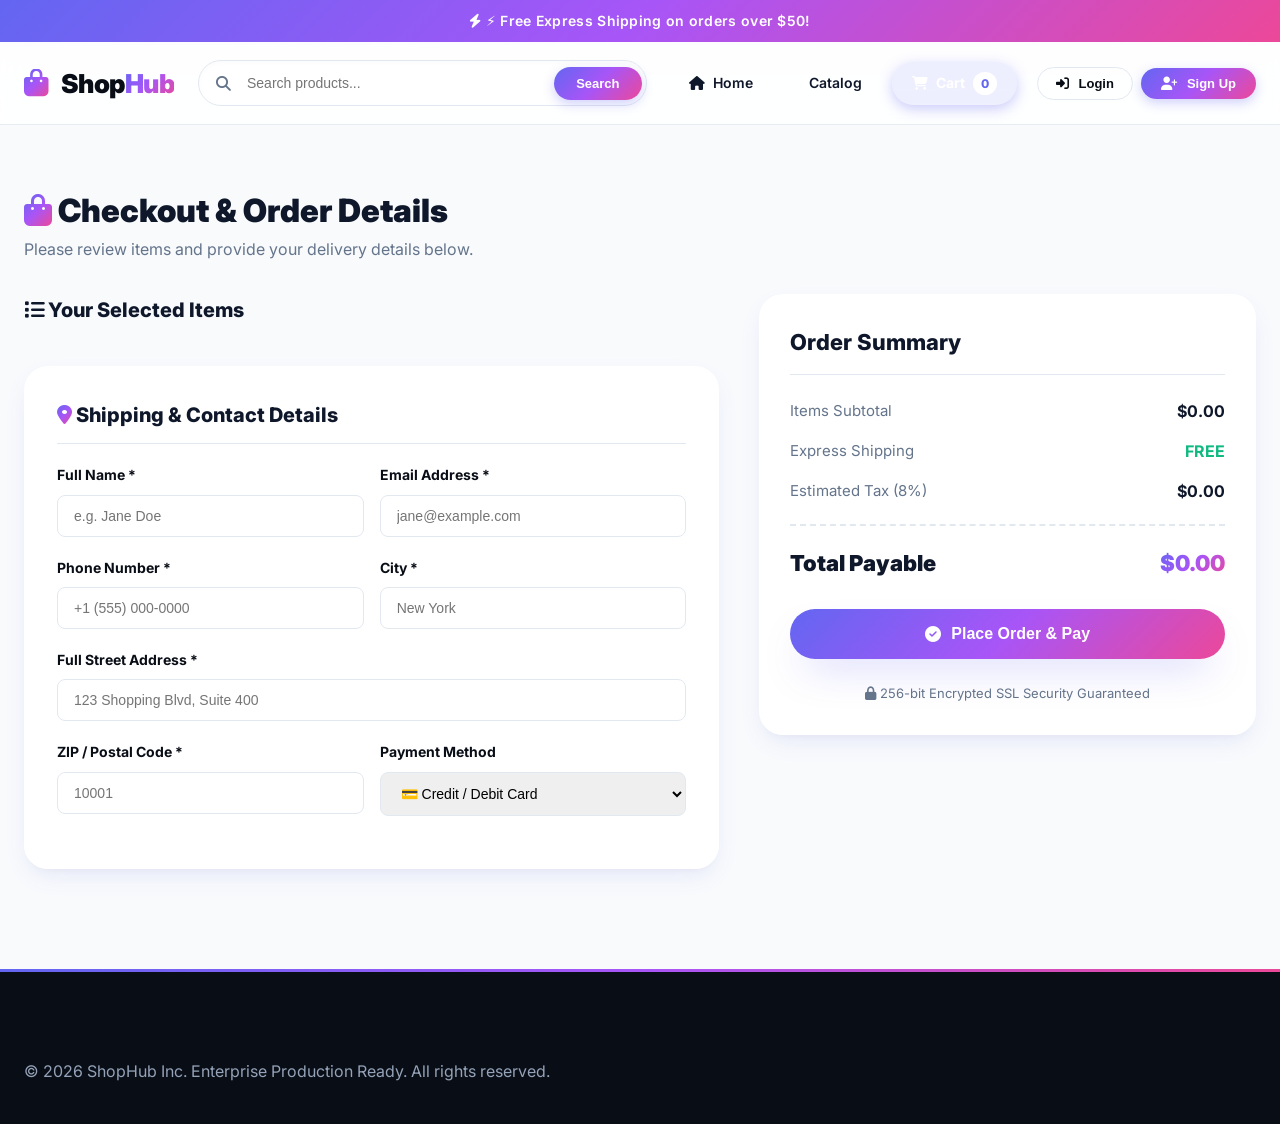
==== commit fce14c68: "feat: add explicit Home, Catalog, Cart navigation links and Login / Sign Up buttons with modal tab s" ====
--- a/cart.html
+++ b/cart.html
@@ -30,15 +30,17 @@
 
             <div class="nav-actions">
                 <a href="index.html" class="nav-link"><i class="fas fa-home"></i> Home</a>
-                <a href="products.html" class="nav-link"><i class="fas fa-th-large"></i> Catalog</a>
-                <button id="userAuthBtn" class="nav-link user-status-btn">
-                    <i class="fas fa-user-circle"></i> <span id="userAuthLabel">Login</span>
-                </button>
-                <a href="cart.html" class="nav-link cart-link">
+                <a href="products.html" class="nav-link"><i class="fas fa-grid-2"></i> Catalog</a>
+                <a href="cart.html" class="nav-link cart-link active">
                     <i class="fas fa-shopping-cart"></i>
                     <span>Cart</span>
                     <span class="cart-count" id="cartCount">0</span>
                 </a>
+                
+                <div class="auth-btn-group" id="authNavGroup">
+                    <button id="loginNavBtn" class="btn btn-outline-nav"><i class="fas fa-sign-in-alt"></i> Login</button>
+                    <button id="signupNavBtn" class="btn btn-primary-nav"><i class="fas fa-user-plus"></i> Sign Up</button>
+                </div>
             </div>
         </div>
     </nav>
@@ -157,23 +159,45 @@
         </div>
     </footer>
 
-    <!-- Login Modal -->
+    <!-- Auth Modal (Login / Sign Up) -->
     <div class="modal-overlay" id="loginModal">
         <div class="modal-box">
             <div class="modal-header">
-                <h3 class="modal-title" id="authModalTitle"><i class="fas fa-user-circle text-gradient"></i> Customer Login</h3>
+                <div class="auth-tabs">
+                    <button class="auth-tab active" id="tabLoginBtn"><i class="fas fa-sign-in-alt"></i> Login</button>
+                    <button class="auth-tab" id="tabSignupBtn"><i class="fas fa-user-plus"></i> Sign Up</button>
+                </div>
                 <button class="modal-close" id="closeLoginModal">&times;</button>
             </div>
+
+            <!-- Login Form -->
             <form id="loginForm">
                 <div class="form-group">
-                    <label for="userEmail">Email Address</label>
+                    <label for="userEmail"><i class="fas fa-envelope"></i> Email Address</label>
                     <input type="email" id="userEmail" placeholder="name@example.com" required>
                 </div>
                 <div class="form-group">
-                    <label for="userPass">Password</label>
+                    <label for="userPass"><i class="fas fa-lock"></i> Password</label>
                     <input type="password" id="userPass" placeholder="••••••••" required>
                 </div>
                 <button type="submit" class="btn btn-primary btn-block btn-lg"><i class="fas fa-sign-in-alt"></i> Sign In</button>
+            </form>
+
+            <!-- Sign Up Form -->
+            <form id="signupForm" style="display: none;">
+                <div class="form-group">
+                    <label for="signupName"><i class="fas fa-user"></i> Full Name</label>
+                    <input type="text" id="signupName" placeholder="John Doe" required>
+                </div>
+                <div class="form-group">
+                    <label for="signupEmail"><i class="fas fa-envelope"></i> Email Address</label>
+                    <input type="email" id="signupEmail" placeholder="john@example.com" required>
+                </div>
+                <div class="form-group">
+                    <label for="signupPass"><i class="fas fa-lock"></i> Create Password</label>
+                    <input type="password" id="signupPass" placeholder="At least 6 characters" required>
+                </div>
+                <button type="submit" class="btn btn-primary btn-block btn-lg"><i class="fas fa-user-plus"></i> Create Account</button>
             </form>
         </div>
     </div>
--- a/css/style.css
+++ b/css/style.css
@@ -789,3 +789,108 @@
         grid-template-columns: 1fr;
     }
 }
+
+/* Header Action Buttons & Active Link */
+.nav-link.active {
+    color: var(--primary);
+    background: rgba(99, 102, 241, 0.1);
+    font-weight: 700;
+}
+
+.auth-btn-group {
+    display: flex;
+    align-items: center;
+    gap: 8px;
+    margin-left: 8px;
+}
+
+.btn-outline-nav {
+    background: transparent;
+    border: 1.5px solid var(--border-color);
+    color: var(--dark-bg);
+    padding: 8px 18px;
+    font-size: 13px;
+    border-radius: 30px;
+}
+
+.btn-outline-nav:hover {
+    border-color: var(--primary);
+    color: var(--primary);
+    background: rgba(99, 102, 241, 0.05);
+}
+
+.btn-primary-nav {
+    background: var(--primary-gradient);
+    color: white;
+    padding: 8px 20px;
+    font-size: 13px;
+    border-radius: 30px;
+    box-shadow: 0 4px 12px rgba(99, 102, 241, 0.3);
+}
+
+.btn-primary-nav:hover {
+    transform: translateY(-2px);
+    box-shadow: 0 6px 16px rgba(99, 102, 241, 0.45);
+}
+
+.user-profile-badge {
+    display: flex;
+    align-items: center;
+    gap: 8px;
+    padding: 6px 16px;
+    background: #f1f5f9;
+    border-radius: 30px;
+    font-size: 13px;
+    font-weight: 700;
+    cursor: pointer;
+    transition: var(--transition);
+}
+
+.user-profile-badge:hover {
+    background: var(--primary-light);
+    color: var(--primary);
+}
+
+/* Auth Modal Tabs */
+.auth-tabs {
+    display: flex;
+    gap: 12px;
+    border-bottom: 2px solid var(--border-color);
+    width: 100%;
+    padding-bottom: 12px;
+}
+
+.auth-tab {
+    background: none;
+    border: none;
+    font-size: 16px;
+    font-weight: 700;
+    color: var(--text-muted);
+    cursor: pointer;
+    padding: 8px 16px;
+    position: relative;
+    transition: var(--transition);
+}
+
+.auth-tab.active {
+    color: var(--primary);
+}
+
+.auth-tab.active::after {
+    content: '';
+    position: absolute;
+    bottom: -14px;
+    left: 0;
+    right: 0;
+    height: 3px;
+    background: var(--primary-gradient);
+    border-radius: 2px;
+}
+
+.mobile-auth-buttons {
+    display: flex;
+    flex-direction: column;
+    gap: 10px;
+    margin-top: 10px;
+}
+
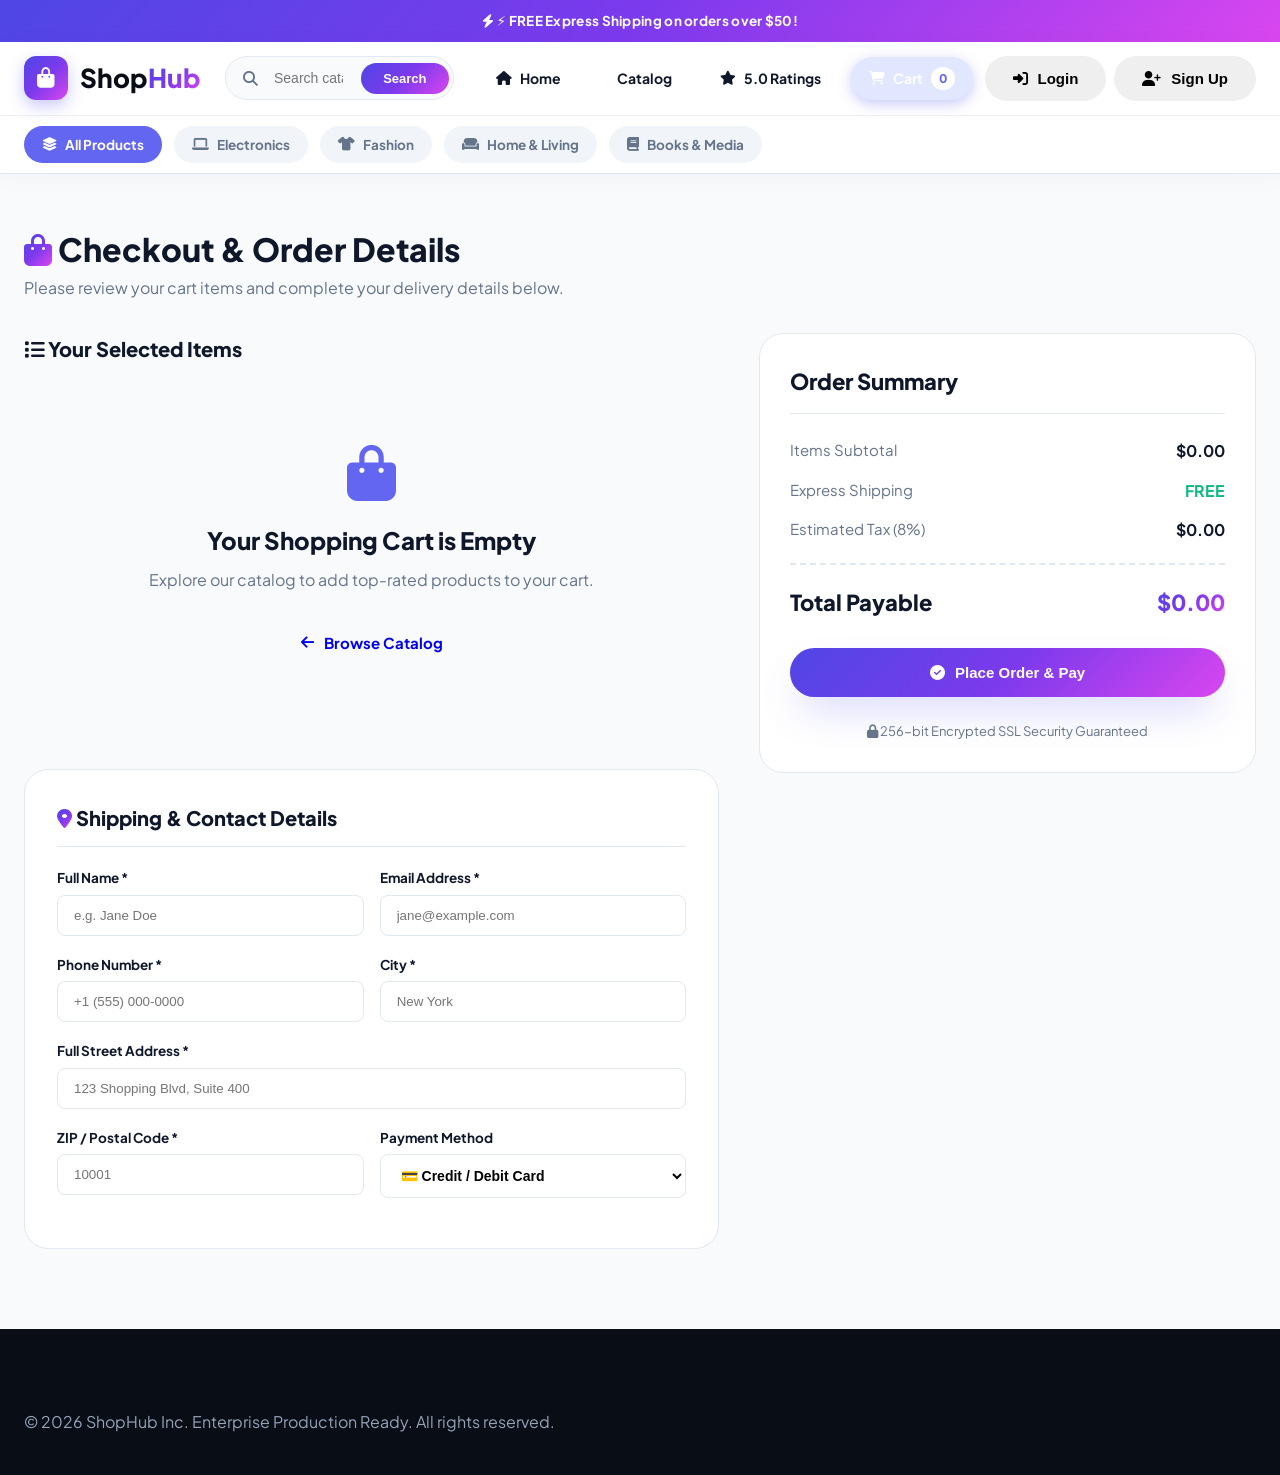
==== commit 656fa65a: "style: overhaul UI with double-decker mega header navbar, integrated category pills bar, and streaml" ====
--- a/cart.html
+++ b/cart.html
@@ -6,71 +6,86 @@
     <title>Shopping Cart & Checkout - ShopHub</title>
     <link rel="stylesheet" href="css/style.css">
     <link rel="stylesheet" href="https://cdnjs.cloudflare.com/ajax/libs/font-awesome/6.4.0/css/all.min.css">
-    <link href="https://fonts.googleapis.com/css2?family=Inter:wght@300;400;500;600;700;800;900&display=swap" rel="stylesheet">
+    <link href="https://fonts.googleapis.com/css2?family=Plus+Jakarta+Sans:wght@300;400;500;600;700;800&display=swap" rel="stylesheet">
 </head>
 <body>
-    <!-- Announcement Bar -->
+    <!-- Top Announcement Bar -->
     <div class="announcement-bar">
-        <p><i class="fas fa-bolt"></i> ⚡ Free Express Shipping on orders over $50!</p>
+        <p><i class="fas fa-bolt"></i> ⚡ FREE Express Shipping on orders over $50!</p>
     </div>
 
-    <!-- Navigation Bar -->
-    <nav class="navbar">
-        <div class="nav-container">
-            <a href="index.html" class="nav-logo">
-                <i class="fas fa-shopping-bag logo-icon"></i>
-                <span class="logo-text">Shop<span>Hub</span></span>
-            </a>
-            
-            <div class="nav-search">
-                <i class="fas fa-search search-icon"></i>
-                <input type="text" id="searchInput" placeholder="Search products...">
-                <button id="searchBtn">Search</button>
-            </div>
-
-            <div class="nav-actions">
-                <a href="index.html" class="nav-link"><i class="fas fa-home"></i> Home</a>
-                <a href="products.html" class="nav-link"><i class="fas fa-grid-2"></i> Catalog</a>
-                <a href="cart.html" class="nav-link cart-link active">
-                    <i class="fas fa-shopping-cart"></i>
-                    <span>Cart</span>
-                    <span class="cart-count" id="cartCount">0</span>
+    <!-- Mega Header Navigation Bar -->
+    <header class="navbar-wrapper">
+        <nav class="navbar">
+            <div class="nav-container">
+                <a href="index.html" class="nav-logo">
+                    <div class="logo-badge"><i class="fas fa-shopping-bag"></i></div>
+                    <span class="logo-text">Shop<span>Hub</span></span>
                 </a>
                 
-                <div class="auth-btn-group" id="authNavGroup">
-                    <button id="loginNavBtn" class="btn btn-outline-nav"><i class="fas fa-sign-in-alt"></i> Login</button>
-                    <button id="signupNavBtn" class="btn btn-primary-nav"><i class="fas fa-user-plus"></i> Sign Up</button>
-                </div>
-            </div>
-        </div>
-    </nav>
-
-    <!-- Cart & Checkout Main Content -->
-    <main class="container" style="padding: 60px 24px 100px;">
+                <div class="nav-search">
+                    <i class="fas fa-search search-icon"></i>
+                    <input type="text" id="searchInput" placeholder="Search catalog...">
+                    <button id="searchBtn">Search</button>
+                </div>
+
+                <div class="nav-actions">
+                    <a href="index.html" class="nav-item"><i class="fas fa-home"></i> <span>Home</span></a>
+                    <a href="products.html" class="nav-item"><i class="fas fa-grid-2"></i> <span>Catalog</span></a>
+                    <a href="index.html#reviews" class="nav-item"><i class="fas fa-star text-gold"></i> <span>5.0 Ratings</span></a>
+                    
+                    <a href="cart.html" class="nav-item cart-btn active" id="cartNavBtn">
+                        <i class="fas fa-shopping-cart"></i>
+                        <span>Cart</span>
+                        <span class="cart-count-pill" id="cartCount">0</span>
+                    </a>
+                    
+                    <div class="auth-btn-group" id="authNavGroup">
+                        <button id="loginNavBtn" class="btn btn-login"><i class="fas fa-sign-in-alt"></i> Login</button>
+                        <button id="signupNavBtn" class="btn btn-signup"><i class="fas fa-user-plus"></i> Sign Up</button>
+                    </div>
+                </div>
+
+                <button class="mobile-toggle" id="mobileToggle" aria-label="Toggle menu">
+                    <i class="fas fa-bars"></i>
+                </button>
+            </div>
+        </nav>
+
+        <div class="category-header-bar">
+            <div class="container category-pills-wrapper">
+                <a href="products.html" class="cat-pill active"><i class="fas fa-layer-group"></i> All Products</a>
+                <a href="products.html?category=electronics" class="cat-pill"><i class="fas fa-laptop"></i> Electronics</a>
+                <a href="products.html?category=fashion" class="cat-pill"><i class="fas fa-tshirt"></i> Fashion</a>
+                <a href="products.html?category=home" class="cat-pill"><i class="fas fa-couch"></i> Home & Living</a>
+                <a href="products.html?category=books" class="cat-pill"><i class="fas fa-book"></i> Books & Media</a>
+            </div>
+        </div>
+    </header>
+
+    <!-- Cart & Checkout Content -->
+    <main class="container catalog-page-container">
         <div style="margin-bottom: 32px;">
             <h1 style="font-size: 32px; font-weight: 900;"><i class="fas fa-shopping-bag text-gradient"></i> Checkout & Order Details</h1>
-            <p style="color: var(--text-muted);">Please review items and provide your delivery details below.</p>
+            <p style="color: var(--text-muted);">Please review your cart items and complete your delivery details below.</p>
         </div>
 
         <div style="display: grid; grid-template-columns: 1.4fr 1fr; gap: 40px;">
-            <!-- Left Column: Cart Items & Delivery Address Form -->
             <div>
-                <!-- Cart Items -->
                 <div style="margin-bottom: 40px;">
                     <h3 style="font-size: 20px; font-weight: 800; margin-bottom: 20px;"><i class="fas fa-list"></i> Your Selected Items</h3>
                     <div id="cartItems">
-                        <!-- Rendered by cart.js -->
-                    </div>
-                </div>
-
-                <!-- Shipping Address & Primary Contact Details Form -->
-                <div class="glass-panel" style="padding: 32px;">
-                    <h3 style="font-size: 20px; font-weight: 800; margin-bottom: 20px; border-bottom: 1px solid var(--border-color); padding-bottom: 12px;">
+                        <!-- Dynamically populated by cart.js -->
+                    </div>
+                </div>
+
+                <div class="review-card" style="background: #ffffff; padding: 32px;">
+                    <h3 style="font-size: 20px; font-weight: 800; margin-bottom: 20px; border-bottom: 1px solid var(--border); padding-bottom: 12px;">
                         <i class="fas fa-map-marker-alt text-gradient"></i> Shipping & Contact Details
                     </h3>
                     
                     <form id="checkoutForm">
-                        <div class="form-row">
+                        <div style="display: grid; grid-template-columns: 1fr 1fr; gap: 16px;">
                             <div class="form-group">
                                 <label for="fullName">Full Name *</label>
                                 <input type="text" id="fullName" placeholder="e.g. Jane Doe" required>
@@ -81,7 +96,7 @@
                             </div>
                         </div>
 
-                        <div class="form-row">
+                        <div style="display: grid; grid-template-columns: 1fr 1fr; gap: 16px;">
                             <div class="form-group">
                                 <label for="phoneNum">Phone Number *</label>
                                 <input type="tel" id="phoneNum" placeholder="+1 (555) 000-0000" required>
@@ -97,14 +112,14 @@
                             <input type="text" id="streetAddr" placeholder="123 Shopping Blvd, Suite 400" required>
                         </div>
 
-                        <div class="form-row">
+                        <div style="display: grid; grid-template-columns: 1fr 1fr; gap: 16px;">
                             <div class="form-group">
                                 <label for="zipCode">ZIP / Postal Code *</label>
                                 <input type="text" id="zipCode" placeholder="10001" required>
                             </div>
                             <div class="form-group">
                                 <label for="paymentMethod">Payment Method</label>
-                                <select id="paymentMethod">
+                                <select id="paymentMethod" class="custom-select" style="width: 100%; border-radius: 8px;">
                                     <option value="card">💳 Credit / Debit Card</option>
                                     <option value="paypal">🅿️ PayPal Express</option>
                                     <option value="cod">💵 Cash on Delivery</option>
@@ -115,10 +130,9 @@
                 </div>
             </div>
 
-            <!-- Right Column: Order Summary Card -->
             <div>
-                <div class="glass-panel" style="position: sticky; top: 110px; padding: 30px;">
-                    <h3 style="font-size: 22px; font-weight: 800; margin-bottom: 24px; border-bottom: 1px solid var(--border-color); padding-bottom: 14px;">Order Summary</h3>
+                <div class="review-card" style="background: #ffffff; position: sticky; top: 130px; padding: 30px;">
+                    <h3 style="font-size: 22px; font-weight: 800; margin-bottom: 24px; border-bottom: 1px solid var(--border); padding-bottom: 14px;">Order Summary</h3>
                     
                     <div style="display: flex; justify-content: space-between; margin-bottom: 14px; font-size: 15px;">
                         <span style="color: var(--text-muted);">Items Subtotal</span>
@@ -127,7 +141,7 @@
 
                     <div style="display: flex; justify-content: space-between; margin-bottom: 14px; font-size: 15px;">
                         <span style="color: var(--text-muted);">Express Shipping</span>
-                        <strong id="shipping" style="color: var(--success); font-size: 16px;">FREE</strong>
+                        <strong id="shipping" style="color: #10b981; font-size: 16px;">FREE</strong>
                     </div>
 
                     <div style="display: flex; justify-content: space-between; margin-bottom: 20px; font-size: 15px;">
@@ -135,12 +149,12 @@
                         <strong id="tax" style="font-size: 16px;">$0.00</strong>
                     </div>
 
-                    <div style="display: flex; justify-content: space-between; font-size: 22px; font-weight: 900; border-top: 2px dashed var(--border-color); padding-top: 20px; margin-bottom: 28px;">
+                    <div style="display: flex; justify-content: space-between; font-size: 22px; font-weight: 900; border-top: 2px dashed var(--border); padding-top: 20px; margin-bottom: 28px;">
                         <span>Total Payable</span>
                         <span id="total" class="text-gradient">$0.00</span>
                     </div>
 
-                    <button id="checkoutBtn" class="btn btn-primary btn-block btn-lg">
+                    <button id="checkoutBtn" class="btn btn-hero-primary" style="width: 100%;">
                         <i class="fas fa-check-circle"></i> Place Order & Pay
                     </button>
 
@@ -159,7 +173,7 @@
         </div>
     </footer>
 
-    <!-- Auth Modal (Login / Sign Up) -->
+    <!-- Auth Modal -->
     <div class="modal-overlay" id="loginModal">
         <div class="modal-box">
             <div class="modal-header">
@@ -170,7 +184,6 @@
                 <button class="modal-close" id="closeLoginModal">&times;</button>
             </div>
 
-            <!-- Login Form -->
             <form id="loginForm">
                 <div class="form-group">
                     <label for="userEmail"><i class="fas fa-envelope"></i> Email Address</label>
@@ -183,7 +196,6 @@
                 <button type="submit" class="btn btn-primary btn-block btn-lg"><i class="fas fa-sign-in-alt"></i> Sign In</button>
             </form>
 
-            <!-- Sign Up Form -->
             <form id="signupForm" style="display: none;">
                 <div class="form-group">
                     <label for="signupName"><i class="fas fa-user"></i> Full Name</label>
@@ -202,7 +214,6 @@
         </div>
     </div>
 
-    <!-- Toast Notification Container -->
     <div id="toastContainer" class="toast-container"></div>
 
     <script src="js/products.js"></script>
--- a/css/style.css
+++ b/css/style.css
@@ -1,26 +1,20 @@
-/* Ultra Premium Design System - ShopHub Luxury Edition */
+/* Modern Ultra-High-End Aesthetics - ShopHub Suite */
 :root {
-    --primary-hue: 250;
+    --primary-grad: linear-gradient(135deg, #4f46e5 0%, #7c3aed 50%, #d946ef 100%);
     --primary: #6366f1;
-    --primary-hover: #4f46e5;
-    --primary-gradient: linear-gradient(135deg, #6366f1 0%, #a855f7 50%, #ec4899 100%);
+    --primary-dark: #4338ca;
+    --primary-light: #e0e7ff;
     --accent: #f59e0b;
-    --accent-glow: rgba(245, 158, 11, 0.25);
-    --success: #10b981;
     --dark-bg: #090d16;
-    --dark-card: #111827;
-    --dark-border: rgba(255, 255, 255, 0.08);
-    --card-bg: #ffffff;
     --text-main: #0f172a;
     --text-muted: #64748b;
-    --border-color: #e2e8f0;
-    --shadow-sm: 0 2px 8px rgba(0,0,0,0.04);
-    --shadow-md: 0 10px 25px -5px rgba(99, 102, 241, 0.12), 0 8px 10px -6px rgba(0, 0, 0, 0.04);
-    --shadow-glow: 0 20px 40px -15px rgba(99, 102, 241, 0.35);
+    --border: #e2e8f0;
+    --shadow-subtle: 0 4px 20px -2px rgba(0,0,0,0.05);
+    --shadow-glow: 0 20px 40px -10px rgba(99, 102, 241, 0.3);
     --radius-sm: 8px;
     --radius-md: 16px;
     --radius-lg: 24px;
-    --transition: all 0.35s cubic-bezier(0.16, 1, 0.3, 1);
+    --transition: all 0.3s cubic-bezier(0.16, 1, 0.3, 1);
 }
 
 * {
@@ -30,7 +24,7 @@
 }
 
 body {
-    font-family: 'Inter', system-ui, -apple-system, BlinkMacSystemFont, sans-serif;
+    font-family: 'Plus Jakarta Sans', system-ui, -apple-system, sans-serif;
     line-height: 1.6;
     color: var(--text-main);
     background-color: #f8fafc;
@@ -38,42 +32,45 @@
 }
 
 .container {
-    max-width: 1320px;
+    max-width: 1340px;
     margin: 0 auto;
     padding: 0 24px;
 }
 
 /* Announcement Bar */
 .announcement-bar {
-    background: var(--primary-gradient);
+    background: var(--primary-grad);
     color: #ffffff;
     text-align: center;
     padding: 10px 16px;
-    font-size: 14px;
-    font-weight: 600;
+    font-size: 13.5px;
+    font-weight: 700;
     letter-spacing: 0.3px;
-    box-shadow: 0 2px 10px rgba(99, 102, 241, 0.2);
-}
-
-/* Navigation Bar */
-.navbar {
-    background: rgba(255, 255, 255, 0.85);
-    backdrop-filter: blur(16px);
-    -webkit-backdrop-filter: blur(16px);
+}
+
+/* Double-Decker Mega Navbar Wrapper */
+.navbar-wrapper {
     position: sticky;
     top: 0;
     z-index: 1000;
-    border-bottom: 1px solid rgba(226, 232, 240, 0.8);
-    transition: var(--transition);
+    background: rgba(255, 255, 255, 0.92);
+    backdrop-filter: blur(20px);
+    -webkit-backdrop-filter: blur(20px);
+    border-bottom: 1px solid var(--border);
+    box-shadow: 0 4px 25px rgba(0,0,0,0.03);
+}
+
+.navbar {
+    padding: 14px 0;
 }
 
 .nav-container {
-    display: flex;
-    align-items: center;
-    justify-content: space-between;
-    padding: 18px 24px;
     max-width: 1400px;
     margin: 0 auto;
+    padding: 0 24px;
+    display: flex;
+    align-items: center;
+    justify-content: space-between;
     gap: 24px;
 }
 
@@ -85,25 +82,30 @@
     font-size: 26px;
     font-weight: 900;
     color: var(--dark-bg);
-    letter-spacing: -0.5px;
-}
-
-.logo-icon {
-    background: var(--primary-gradient);
+}
+
+.logo-badge {
+    width: 44px;
+    height: 44px;
+    background: var(--primary-grad);
+    color: white;
+    border-radius: 12px;
+    display: flex;
+    align-items: center;
+    justify-content: center;
+    font-size: 20px;
+    box-shadow: 0 6px 16px rgba(99, 102, 241, 0.35);
+}
+
+.logo-text span {
+    background: var(--primary-grad);
     -webkit-background-clip: text;
     -webkit-text-fill-color: transparent;
-    font-size: 28px;
-}
-
-.logo-text span {
-    background: var(--primary-gradient);
-    -webkit-background-clip: text;
-    -webkit-text-fill-color: transparent;
 }
 
 .nav-search {
     flex: 1;
-    max-width: 600px;
+    max-width: 580px;
     position: relative;
     display: flex;
     align-items: center;
@@ -118,27 +120,27 @@
 
 .nav-search input {
     width: 100%;
-    padding: 14px 110px 14px 48px;
-    border: 1.5px solid var(--border-color);
+    padding: 13px 110px 13px 48px;
+    border: 1.5px solid var(--border);
     border-radius: 40px;
     font-size: 14px;
     font-weight: 500;
     outline: none;
     transition: var(--transition);
-    background: #ffffff;
-    box-shadow: inset 0 2px 4px rgba(0,0,0,0.02);
+    background: #f8fafc;
 }
 
 .nav-search input:focus {
     border-color: var(--primary);
-    box-shadow: 0 0 0 4px rgba(99, 102, 241, 0.15), var(--shadow-sm);
+    background: #ffffff;
+    box-shadow: 0 0 0 4px rgba(99, 102, 241, 0.12);
 }
 
 .nav-search button {
     position: absolute;
     right: 5px;
-    padding: 9px 22px;
-    background: var(--primary-gradient);
+    padding: 8px 22px;
+    background: var(--primary-grad);
     color: white;
     border: none;
     border-radius: 30px;
@@ -146,12 +148,6 @@
     font-size: 13px;
     cursor: pointer;
     transition: var(--transition);
-    box-shadow: 0 4px 12px rgba(99, 102, 241, 0.3);
-}
-
-.nav-search button:hover {
-    transform: scale(1.03);
-    box-shadow: 0 6px 16px rgba(99, 102, 241, 0.45);
 }
 
 .nav-actions {
@@ -160,10 +156,10 @@
     gap: 12px;
 }
 
-.nav-link {
+.nav-item {
     text-decoration: none;
     color: var(--text-main);
-    font-weight: 600;
+    font-weight: 700;
     font-size: 14px;
     display: flex;
     align-items: center;
@@ -173,36 +169,23 @@
     transition: var(--transition);
 }
 
-.nav-link:hover {
+.nav-item:hover, .nav-item.active {
     color: var(--primary);
-    background: rgba(99, 102, 241, 0.08);
-}
-
-.user-status-btn {
-    border: 1.5px solid var(--border-color);
-    background: #ffffff;
-    cursor: pointer;
-}
-
-.user-status-btn:hover {
-    border-color: var(--primary);
-    color: var(--primary);
-}
-
-.cart-link {
-    background: var(--primary-gradient);
+    background: var(--primary-light);
+}
+
+.cart-btn {
+    background: var(--primary-grad);
     color: white !important;
-    border-radius: 30px;
-    padding: 10px 20px;
     box-shadow: 0 4px 14px rgba(99, 102, 241, 0.35);
 }
 
-.cart-link:hover {
+.cart-btn:hover {
     transform: translateY(-2px);
-    box-shadow: 0 6px 20px rgba(99, 102, 241, 0.5);
-}
-
-.cart-count {
+    box-shadow: var(--shadow-glow);
+}
+
+.cart-count-pill {
     background: #ffffff;
     color: var(--primary);
     border-radius: 50%;
@@ -211,39 +194,103 @@
     font-weight: 800;
 }
 
-/* Badges & Text Styling */
-.badge {
-    display: inline-flex;
-    align-items: center;
+.auth-btn-group {
+    display: flex;
     gap: 8px;
-    padding: 8px 18px;
+}
+
+.btn-login {
+    background: transparent;
+    border: 1.5px solid var(--border);
+    color: var(--dark-bg);
+    padding: 9px 20px;
     border-radius: 30px;
     font-size: 13px;
     font-weight: 700;
 }
 
-.badge-accent {
-    background: #fef3c7;
-    color: #d97706;
-}
-
-.badge-gradient {
-    background: rgba(99, 102, 241, 0.1);
+.btn-login:hover {
+    border-color: var(--primary);
     color: var(--primary);
-    border: 1px solid rgba(99, 102, 241, 0.2);
-}
-
-.text-gradient {
-    background: var(--primary-gradient);
-    -webkit-background-clip: text;
-    -webkit-text-fill-color: transparent;
+}
+
+.btn-signup {
+    background: var(--primary-grad);
+    color: white;
+    border: none;
+    padding: 9px 22px;
+    border-radius: 30px;
+    font-size: 13px;
+    font-weight: 700;
+    box-shadow: 0 4px 14px rgba(99, 102, 241, 0.3);
+}
+
+.btn-signup:hover {
+    transform: translateY(-2px);
+}
+
+/* Category Pills Bar in Header */
+.category-header-bar {
+    background: #ffffff;
+    border-top: 1px solid rgba(226, 232, 240, 0.6);
+    padding: 10px 0;
+}
+
+.category-pills-wrapper {
+    display: flex;
+    align-items: center;
+    gap: 12px;
+    overflow-x: auto;
+    scrollbar-width: none;
+}
+
+.cat-pill {
+    text-decoration: none;
+    color: var(--text-muted);
+    font-weight: 700;
+    font-size: 13.5px;
+    padding: 8px 18px;
+    border-radius: 20px;
+    background: #f1f5f9;
+    white-space: nowrap;
+    display: flex;
+    align-items: center;
+    gap: 8px;
+    transition: var(--transition);
+}
+
+.cat-pill:hover, .cat-pill.active {
+    background: var(--primary);
+    color: white;
+}
+
+/* Mobile Toggle */
+.mobile-toggle {
+    display: none;
+    background: none;
+    border: none;
+    font-size: 22px;
+    color: var(--dark-bg);
+    cursor: pointer;
+}
+
+.mobile-menu {
+    display: none;
+    background: #ffffff;
+    border-bottom: 1px solid var(--border);
+    padding: 16px 24px;
+    flex-direction: column;
+    gap: 12px;
+}
+
+.mobile-menu.active {
+    display: flex;
 }
 
 /* Hero Section */
-.hero {
-    padding: 80px 0 100px;
-    background: radial-gradient(circle at 80% 20%, rgba(168, 85, 247, 0.12), transparent 50%),
-                radial-gradient(circle at 20% 80%, rgba(99, 102, 241, 0.12), transparent 50%);
+.hero-section {
+    padding: 70px 0 90px;
+    background: radial-gradient(circle at 85% 15%, rgba(124, 58, 237, 0.08), transparent 50%);
 }
 
 .hero-container {
@@ -253,29 +300,44 @@
     align-items: center;
 }
 
+.badge-star {
+    background: #fef3c7;
+    color: #b45309;
+    padding: 8px 18px;
+    border-radius: 30px;
+    font-size: 13px;
+    font-weight: 800;
+    display: inline-flex;
+    align-items: center;
+    gap: 8px;
+}
+
 .hero-title {
-    font-size: 56px;
+    font-size: 52px;
     font-weight: 900;
-    line-height: 1.12;
-    margin: 24px 0;
+    line-height: 1.15;
+    margin: 20px 0;
     letter-spacing: -1.5px;
-    color: var(--dark-bg);
+}
+
+.text-gradient {
+    background: var(--primary-grad);
+    -webkit-background-clip: text;
+    -webkit-text-fill-color: transparent;
 }
 
 .hero-description {
-    font-size: 19px;
+    font-size: 18px;
     color: var(--text-muted);
     margin-bottom: 36px;
-    line-height: 1.7;
-}
-
-.hero-buttons {
-    display: flex;
-    gap: 18px;
-    margin-bottom: 50px;
-}
-
-/* Buttons */
+}
+
+.hero-actions {
+    display: flex;
+    gap: 16px;
+    margin-bottom: 48px;
+}
+
 .btn {
     display: inline-flex;
     align-items: center;
@@ -291,91 +353,69 @@
     transition: var(--transition);
 }
 
-.btn-lg {
+.btn-hero-primary {
+    background: var(--primary-grad);
+    color: white;
+    box-shadow: var(--shadow-glow);
     padding: 16px 36px;
-    font-size: 16px;
-}
-
-.btn-primary {
-    background: var(--primary-gradient);
-    color: white;
-    box-shadow: var(--shadow-glow);
-}
-
-.btn-primary:hover {
-    transform: translateY(-3px) scale(1.02);
-    box-shadow: 0 25px 50px -12px rgba(99, 102, 241, 0.45);
-}
-
-.btn-secondary {
+}
+
+.btn-hero-primary:hover {
+    transform: translateY(-3px);
+}
+
+.btn-hero-secondary {
     background: #ffffff;
     color: var(--dark-bg);
-    border: 1.5px solid var(--border-color);
-    box-shadow: var(--shadow-sm);
-}
-
-.btn-secondary:hover {
-    border-color: var(--primary);
-    color: var(--primary);
-    transform: translateY(-2px);
-}
-
-.btn-block {
-    width: 100%;
-}
-
-/* Glass Panels & Cards */
-.glass-panel {
-    background: rgba(255, 255, 255, 0.9);
-    backdrop-filter: blur(20px);
-    border: 1px solid rgba(255, 255, 255, 0.8);
-    border-radius: var(--radius-lg);
-    padding: 30px;
-    box-shadow: var(--shadow-md);
-    transition: var(--transition);
-}
-
-.glass-panel:hover {
-    transform: translateY(-6px);
-    box-shadow: var(--shadow-glow);
-}
-
-/* Products Grid & Cards */
+    border: 1.5px solid var(--border);
+    padding: 16px 32px;
+}
+
+.hero-stats-grid {
+    display: flex;
+    gap: 30px;
+    padding-top: 24px;
+    border-top: 1px solid var(--border);
+}
+
+.stat-box h3 {
+    font-size: 24px;
+    font-weight: 900;
+}
+
+.stat-box p {
+    font-size: 13px;
+    color: var(--text-muted);
+    font-weight: 600;
+}
+
+/* Product Cards Grid */
 .products-grid {
     display: grid;
     grid-template-columns: repeat(auto-fill, minmax(280px, 1fr));
-    gap: 32px;
+    gap: 30px;
 }
 
 .product-card {
     background: #ffffff;
     border-radius: var(--radius-md);
-    border: 1px solid var(--border-color);
+    border: 1px solid var(--border);
     overflow: hidden;
     transition: var(--transition);
     display: flex;
     flex-direction: column;
-    position: relative;
-    box-shadow: var(--shadow-sm);
+    box-shadow: var(--shadow-subtle);
 }
 
 .product-card:hover {
     transform: translateY(-8px);
-    box-shadow: var(--shadow-md);
+    box-shadow: var(--shadow-glow);
     border-color: rgba(99, 102, 241, 0.3);
 }
 
-.product-badge {
-    position: absolute;
-    top: 14px;
-    left: 14px;
-    z-index: 10;
-}
-
 .product-img-holder {
-    height: 240px;
+    height: 230px;
     overflow: hidden;
-    position: relative;
     background: #f1f5f9;
 }
 
@@ -383,7 +423,7 @@
     width: 100%;
     height: 100%;
     object-fit: cover;
-    transition: transform 0.6s cubic-bezier(0.16, 1, 0.3, 1);
+    transition: transform 0.5s ease;
 }
 
 .product-card:hover .product-img-holder img {
@@ -391,7 +431,7 @@
 }
 
 .product-info {
-    padding: 24px;
+    padding: 22px;
     display: flex;
     flex-direction: column;
     flex: 1;
@@ -400,26 +440,25 @@
 .product-category {
     font-size: 12px;
     text-transform: uppercase;
-    letter-spacing: 1.2px;
+    letter-spacing: 1px;
     color: var(--primary);
     font-weight: 800;
+    margin-bottom: 6px;
+}
+
+.product-title {
+    font-size: 17px;
+    font-weight: 800;
     margin-bottom: 8px;
 }
 
-.product-title {
-    font-size: 18px;
-    font-weight: 700;
-    margin-bottom: 10px;
-    color: var(--dark-bg);
-}
-
 .product-rating {
+    color: var(--accent);
+    font-size: 13px;
+    margin-bottom: 16px;
     display: flex;
     align-items: center;
     gap: 4px;
-    color: var(--accent);
-    font-size: 14px;
-    margin-bottom: 16px;
 }
 
 .product-price-row {
@@ -427,135 +466,151 @@
     align-items: center;
     justify-content: space-between;
     margin-top: auto;
-    padding-top: 16px;
-    border-top: 1px dashed var(--border-color);
+    padding-top: 14px;
+    border-top: 1px dashed var(--border);
 }
 
 .product-price {
     font-size: 22px;
     font-weight: 900;
-    color: var(--dark-bg);
+}
+
+/* Features Bar */
+.features-bar {
+    background: #ffffff;
+    padding: 40px 0;
+    border-y: 1px solid var(--border);
+}
+
+.features-grid {
+    display: grid;
+    grid-template-columns: repeat(auto-fit, minmax(240px, 1fr));
+    gap: 30px;
+}
+
+.feature-item {
+    display: flex;
+    align-items: center;
+    gap: 16px;
+}
+
+.feature-icon {
+    width: 50px;
+    height: 50px;
+    border-radius: 14px;
+    background: var(--primary-light);
+    color: var(--primary);
+    display: flex;
+    align-items: center;
+    justify-content: center;
+    font-size: 22px;
+}
+
+/* Catalog Page */
+.catalog-page-container {
+    padding: 50px 24px 80px;
+}
+
+.catalog-header-bar {
+    display: flex;
+    justify-content: space-between;
+    align-items: flex-end;
+    margin-bottom: 40px;
+}
+
+.filter-controls {
+    display: flex;
+    gap: 16px;
+}
+
+.custom-select {
+    padding: 12px 20px;
+    border: 1.5px solid var(--border);
+    border-radius: 30px;
+    font-size: 14px;
+    font-weight: 700;
+    outline: none;
+    background: #ffffff;
+    cursor: pointer;
 }
 
 /* Reviews Section */
 .reviews-section {
-    padding: 100px 0;
-    background: #ffffff;
-    position: relative;
+    padding: 90px 0;
+    background: #ffffff;
 }
 
 .reviews-grid {
     display: grid;
-    grid-template-columns: repeat(auto-fit, minmax(340px, 1fr));
-    gap: 32px;
-    margin-top: 50px;
+    grid-template-columns: repeat(auto-fit, minmax(320px, 1fr));
+    gap: 30px;
+    margin-top: 40px;
 }
 
 .review-card {
     background: #f8fafc;
-    border: 1px solid var(--border-color);
+    border: 1px solid var(--border);
     border-radius: var(--radius-lg);
-    padding: 36px;
-    transition: var(--transition);
-    position: relative;
-}
-
-.review-card:hover {
-    border-color: var(--primary);
-    box-shadow: var(--shadow-md);
-    transform: translateY(-6px);
-    background: #ffffff;
-}
-
-.review-stars {
+    padding: 32px;
+}
+
+.stars-row {
     color: var(--accent);
-    font-size: 18px;
-    margin-bottom: 20px;
-}
-
-.review-text {
-    font-size: 16px;
-    color: var(--text-main);
-    margin-bottom: 28px;
+    margin-bottom: 16px;
+}
+
+.comment {
+    font-size: 15px;
+    margin-bottom: 24px;
     line-height: 1.7;
-    font-weight: 500;
-}
-
-.reviewer-info {
-    display: flex;
-    align-items: center;
-    gap: 16px;
-}
-
-.avatar {
-    width: 52px;
-    height: 52px;
+}
+
+.user-info {
+    display: flex;
+    align-items: center;
+    gap: 14px;
+}
+
+.user-avatar {
+    width: 48px;
+    height: 48px;
     border-radius: 50%;
-    background: var(--primary-gradient);
+    background: var(--primary-grad);
     color: white;
     display: flex;
     align-items: center;
     justify-content: center;
     font-weight: 900;
-    font-size: 18px;
-    box-shadow: 0 4px 12px rgba(99, 102, 241, 0.3);
-}
-
-.avatar-hr {
-    background: linear-gradient(135deg, #ec4899, #f43f5e);
-}
-
-.avatar-cust {
-    background: linear-gradient(135deg, #10b981, #059669);
-}
-
-.reviewer-role {
-    font-size: 13px;
-    color: var(--text-muted);
-    font-weight: 600;
-}
-
-/* Footer Section */
+}
+
+/* Footer */
 .footer {
     background: var(--dark-bg);
     color: #94a3b8;
-    padding: 90px 0 40px;
-    position: relative;
-    overflow: hidden;
-}
-
-.footer::before {
-    content: '';
-    position: absolute;
-    top: 0;
-    left: 0;
-    right: 0;
-    height: 3px;
-    background: var(--primary-gradient);
+    padding: 80px 0 40px;
 }
 
 .footer-grid {
     display: grid;
     grid-template-columns: 2fr 1fr 1fr 1.5fr;
-    gap: 50px;
-    margin-bottom: 60px;
+    gap: 40px;
+    margin-bottom: 50px;
 }
 
 .footer-logo {
     color: white;
-    margin-bottom: 20px;
-    display: inline-flex;
+    margin-bottom: 16px;
 }
 
 .social-links {
     display: flex;
-    gap: 14px;
-    margin-top: 24px;
+    gap: 12px;
+    margin-top: 20px;
 }
 
 .social-links a {
-    width: 42px;
-    height: 42px;
+    width: 38px;
+    height: 38px;
     border-radius: 50%;
     background: rgba(255,255,255,0.06);
     color: white;
@@ -563,22 +618,11 @@
     align-items: center;
     justify-content: center;
     text-decoration: none;
-    transition: var(--transition);
-    border: 1px solid rgba(255,255,255,0.08);
-}
-
-.social-links a:hover {
-    background: var(--primary-gradient);
-    transform: translateY(-4px);
-    box-shadow: 0 8px 20px rgba(99, 102, 241, 0.4);
 }
 
 .footer-col h4 {
     color: white;
-    font-size: 19px;
-    font-weight: 800;
-    margin-bottom: 24px;
-    letter-spacing: -0.3px;
+    margin-bottom: 20px;
 }
 
 .footer-col ul {
@@ -586,42 +630,27 @@
 }
 
 .footer-col ul li {
-    margin-bottom: 14px;
+    margin-bottom: 12px;
 }
 
 .footer-col ul li a {
     color: #94a3b8;
     text-decoration: none;
-    transition: var(--transition);
-    font-size: 15px;
-    font-weight: 500;
-}
-
-.footer-col ul li a:hover {
-    color: white;
-    padding-left: 6px;
 }
 
 .newsletter-form {
     display: flex;
-    gap: 10px;
-    margin-top: 20px;
+    gap: 8px;
+    margin-top: 16px;
 }
 
 .newsletter-form input {
-    padding: 12px 18px;
+    padding: 10px 16px;
     border-radius: 30px;
-    border: 1px solid rgba(255,255,255,0.12);
+    border: 1px solid rgba(255,255,255,0.1);
     background: rgba(255,255,255,0.05);
     color: white;
     flex: 1;
-    outline: none;
-    font-size: 14px;
-}
-
-.newsletter-form input:focus {
-    border-color: var(--primary);
-    background: rgba(255,255,255,0.1);
 }
 
 .footer-bottom {
@@ -629,20 +658,10 @@
     justify-content: space-between;
     align-items: center;
     border-top: 1px solid rgba(255,255,255,0.08);
-    padding-top: 36px;
-    font-size: 14px;
-}
-
-.rating-badge {
-    background: rgba(255, 255, 255, 0.05);
-    padding: 8px 18px;
-    border-radius: 20px;
-    border: 1px solid rgba(255, 255, 255, 0.1);
-    color: white;
-    font-weight: 600;
-}
-
-/* Modals (Login & Checkout) */
+    padding-top: 30px;
+}
+
+/* Modals & Toasts */
 .modal-overlay {
     position: fixed;
     inset: 0;
@@ -665,17 +684,9 @@
 .modal-box {
     background: #ffffff;
     width: 100%;
-    max-width: 540px;
+    max-width: 520px;
     border-radius: var(--radius-lg);
     padding: 36px;
-    box-shadow: 0 25px 60px -15px rgba(0,0,0,0.3);
-    position: relative;
-    transform: scale(0.92);
-    transition: var(--transition);
-}
-
-.modal-overlay.active .modal-box {
-    transform: scale(1);
 }
 
 .modal-header {
@@ -683,14 +694,6 @@
     justify-content: space-between;
     align-items: center;
     margin-bottom: 24px;
-    padding-bottom: 16px;
-    border-bottom: 1px solid var(--border-color);
-}
-
-.modal-title {
-    font-size: 22px;
-    font-weight: 800;
-    color: var(--dark-bg);
 }
 
 .modal-close {
@@ -700,50 +703,46 @@
     height: 36px;
     border-radius: 50%;
     cursor: pointer;
+}
+
+.auth-tabs {
+    display: flex;
+    gap: 12px;
+}
+
+.auth-tab {
+    background: none;
+    border: none;
     font-size: 16px;
+    font-weight: 700;
     color: var(--text-muted);
-    transition: var(--transition);
-}
-
-.modal-close:hover {
-    background: var(--dark-bg);
-    color: white;
+    cursor: pointer;
+}
+
+.auth-tab.active {
+    color: var(--primary);
+    border-bottom: 3px solid var(--primary);
 }
 
 .form-group {
-    margin-bottom: 20px;
+    margin-bottom: 18px;
 }
 
 .form-group label {
     display: block;
-    font-size: 14px;
-    font-weight: 700;
-    margin-bottom: 8px;
-    color: var(--dark-bg);
-}
-
-.form-group input, .form-group textarea, .form-group select {
+    font-size: 13.5px;
+    font-weight: 700;
+    margin-bottom: 6px;
+}
+
+.form-group input, .form-group select {
     width: 100%;
     padding: 12px 16px;
-    border: 1.5px solid var(--border-color);
+    border: 1.5px solid var(--border);
     border-radius: var(--radius-sm);
-    font-size: 14px;
     outline: none;
-    transition: var(--transition);
-}
-
-.form-group input:focus, .form-group textarea:focus, .form-group select:focus {
-    border-color: var(--primary);
-    box-shadow: 0 0 0 3px rgba(99, 102, 241, 0.15);
-}
-
-.form-row {
-    display: grid;
-    grid-template-columns: 1fr 1fr;
-    gap: 16px;
-}
-
-/* Toast Container */
+}
+
 .toast-container {
     position: fixed;
     bottom: 30px;
@@ -757,140 +756,24 @@
 .toast {
     background: var(--dark-bg);
     color: white;
-    padding: 16px 24px;
-    border-radius: 14px;
-    display: flex;
-    align-items: center;
-    gap: 14px;
-    box-shadow: var(--shadow-glow);
+    padding: 14px 22px;
+    border-radius: 12px;
+    display: flex;
+    align-items: center;
+    gap: 12px;
     font-weight: 600;
-    font-size: 14px;
-    border: 1px solid var(--dark-border);
 }
 
 /* Responsive */
 @media (max-width: 992px) {
-    .hero-container {
-        grid-template-columns: 1fr;
-    }
-    .footer-grid {
-        grid-template-columns: 1fr 1fr;
-    }
+    .hero-container { grid-template-columns: 1fr; }
+    .footer-grid { grid-template-columns: 1fr 1fr; }
 }
 
 @media (max-width: 768px) {
-    .nav-search {
-        display: none;
-    }
-    .hero-title {
-        font-size: 38px;
-    }
-    .footer-grid {
-        grid-template-columns: 1fr;
-    }
-}
-
-/* Header Action Buttons & Active Link */
-.nav-link.active {
-    color: var(--primary);
-    background: rgba(99, 102, 241, 0.1);
-    font-weight: 700;
-}
-
-.auth-btn-group {
-    display: flex;
-    align-items: center;
-    gap: 8px;
-    margin-left: 8px;
-}
-
-.btn-outline-nav {
-    background: transparent;
-    border: 1.5px solid var(--border-color);
-    color: var(--dark-bg);
-    padding: 8px 18px;
-    font-size: 13px;
-    border-radius: 30px;
-}
-
-.btn-outline-nav:hover {
-    border-color: var(--primary);
-    color: var(--primary);
-    background: rgba(99, 102, 241, 0.05);
-}
-
-.btn-primary-nav {
-    background: var(--primary-gradient);
-    color: white;
-    padding: 8px 20px;
-    font-size: 13px;
-    border-radius: 30px;
-    box-shadow: 0 4px 12px rgba(99, 102, 241, 0.3);
-}
-
-.btn-primary-nav:hover {
-    transform: translateY(-2px);
-    box-shadow: 0 6px 16px rgba(99, 102, 241, 0.45);
-}
-
-.user-profile-badge {
-    display: flex;
-    align-items: center;
-    gap: 8px;
-    padding: 6px 16px;
-    background: #f1f5f9;
-    border-radius: 30px;
-    font-size: 13px;
-    font-weight: 700;
-    cursor: pointer;
-    transition: var(--transition);
-}
-
-.user-profile-badge:hover {
-    background: var(--primary-light);
-    color: var(--primary);
-}
-
-/* Auth Modal Tabs */
-.auth-tabs {
-    display: flex;
-    gap: 12px;
-    border-bottom: 2px solid var(--border-color);
-    width: 100%;
-    padding-bottom: 12px;
-}
-
-.auth-tab {
-    background: none;
-    border: none;
-    font-size: 16px;
-    font-weight: 700;
-    color: var(--text-muted);
-    cursor: pointer;
-    padding: 8px 16px;
-    position: relative;
-    transition: var(--transition);
-}
-
-.auth-tab.active {
-    color: var(--primary);
-}
-
-.auth-tab.active::after {
-    content: '';
-    position: absolute;
-    bottom: -14px;
-    left: 0;
-    right: 0;
-    height: 3px;
-    background: var(--primary-gradient);
-    border-radius: 2px;
-}
-
-.mobile-auth-buttons {
-    display: flex;
-    flex-direction: column;
-    gap: 10px;
-    margin-top: 10px;
-}
-
+    .nav-search { display: none; }
+    .mobile-toggle { display: block; }
+    .nav-actions { display: none; }
+    .hero-title { font-size: 36px; }
+    .footer-grid { grid-template-columns: 1fr; }
+}
